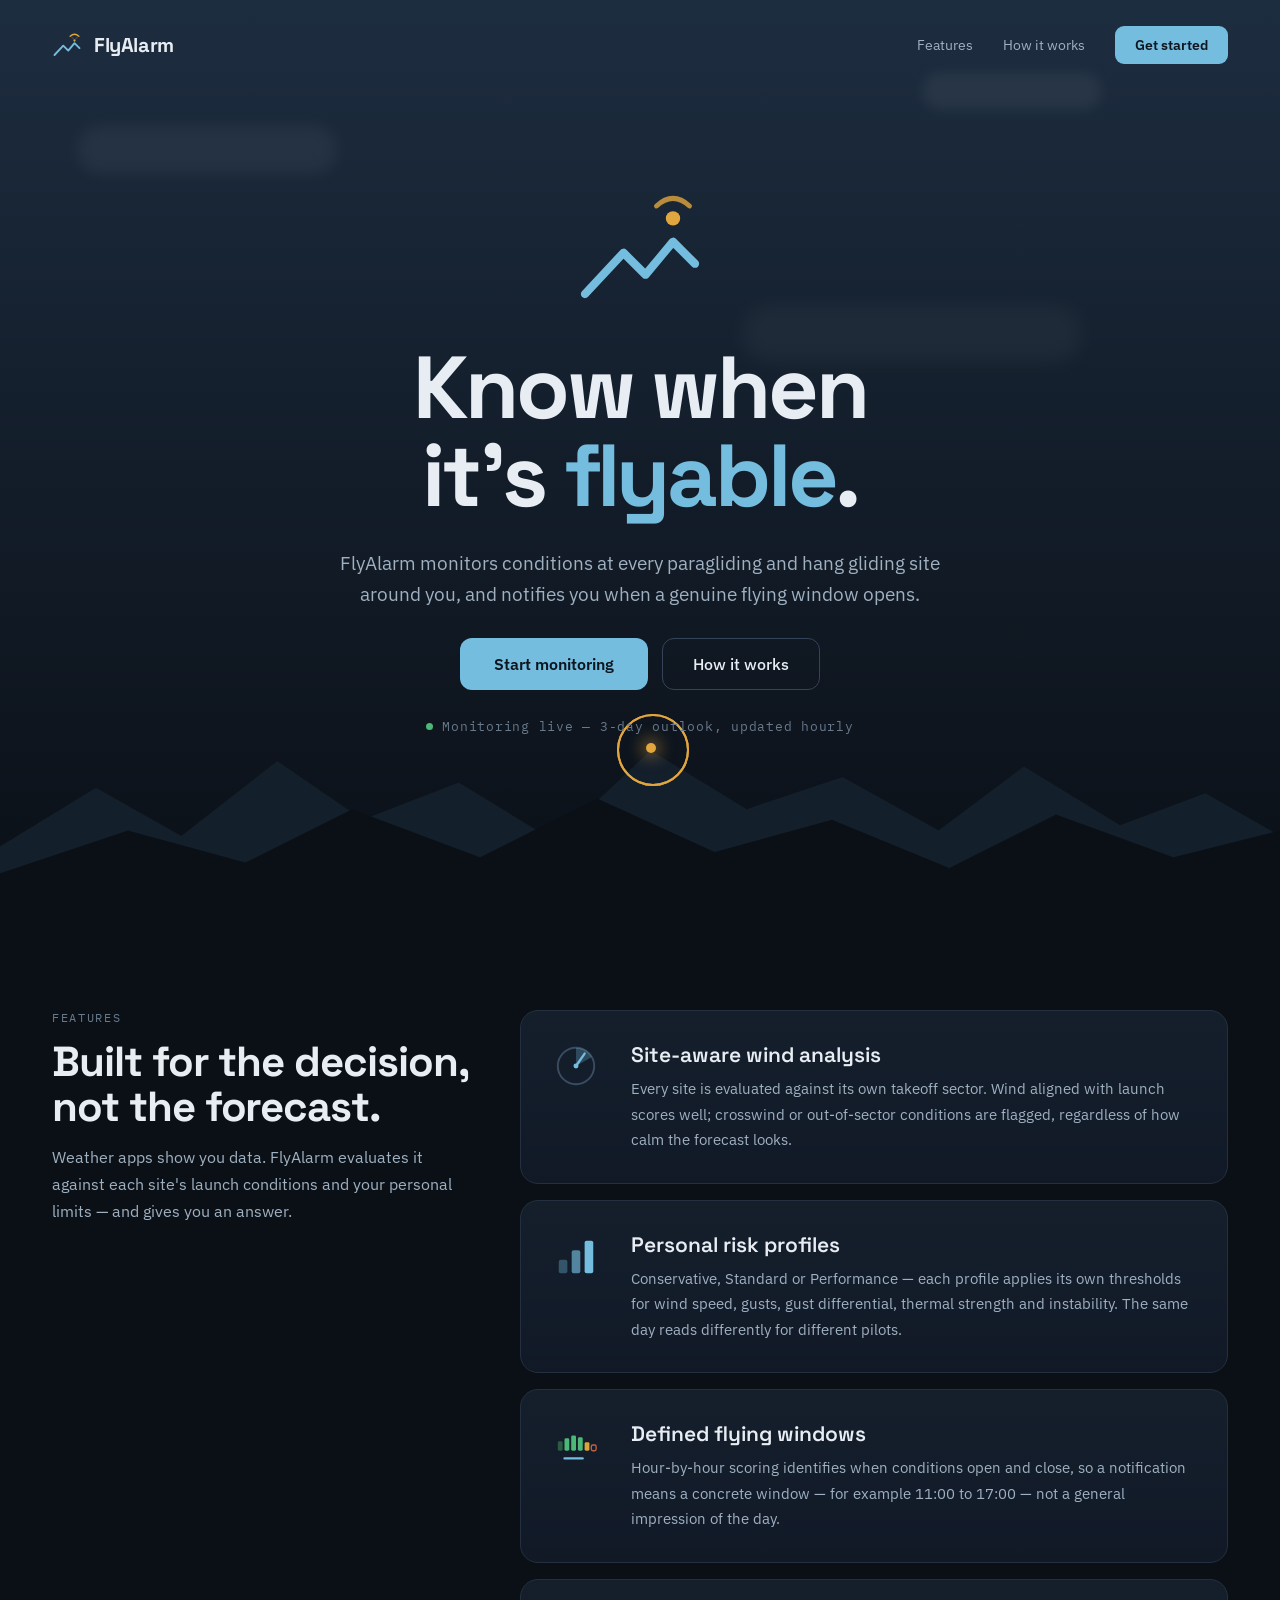
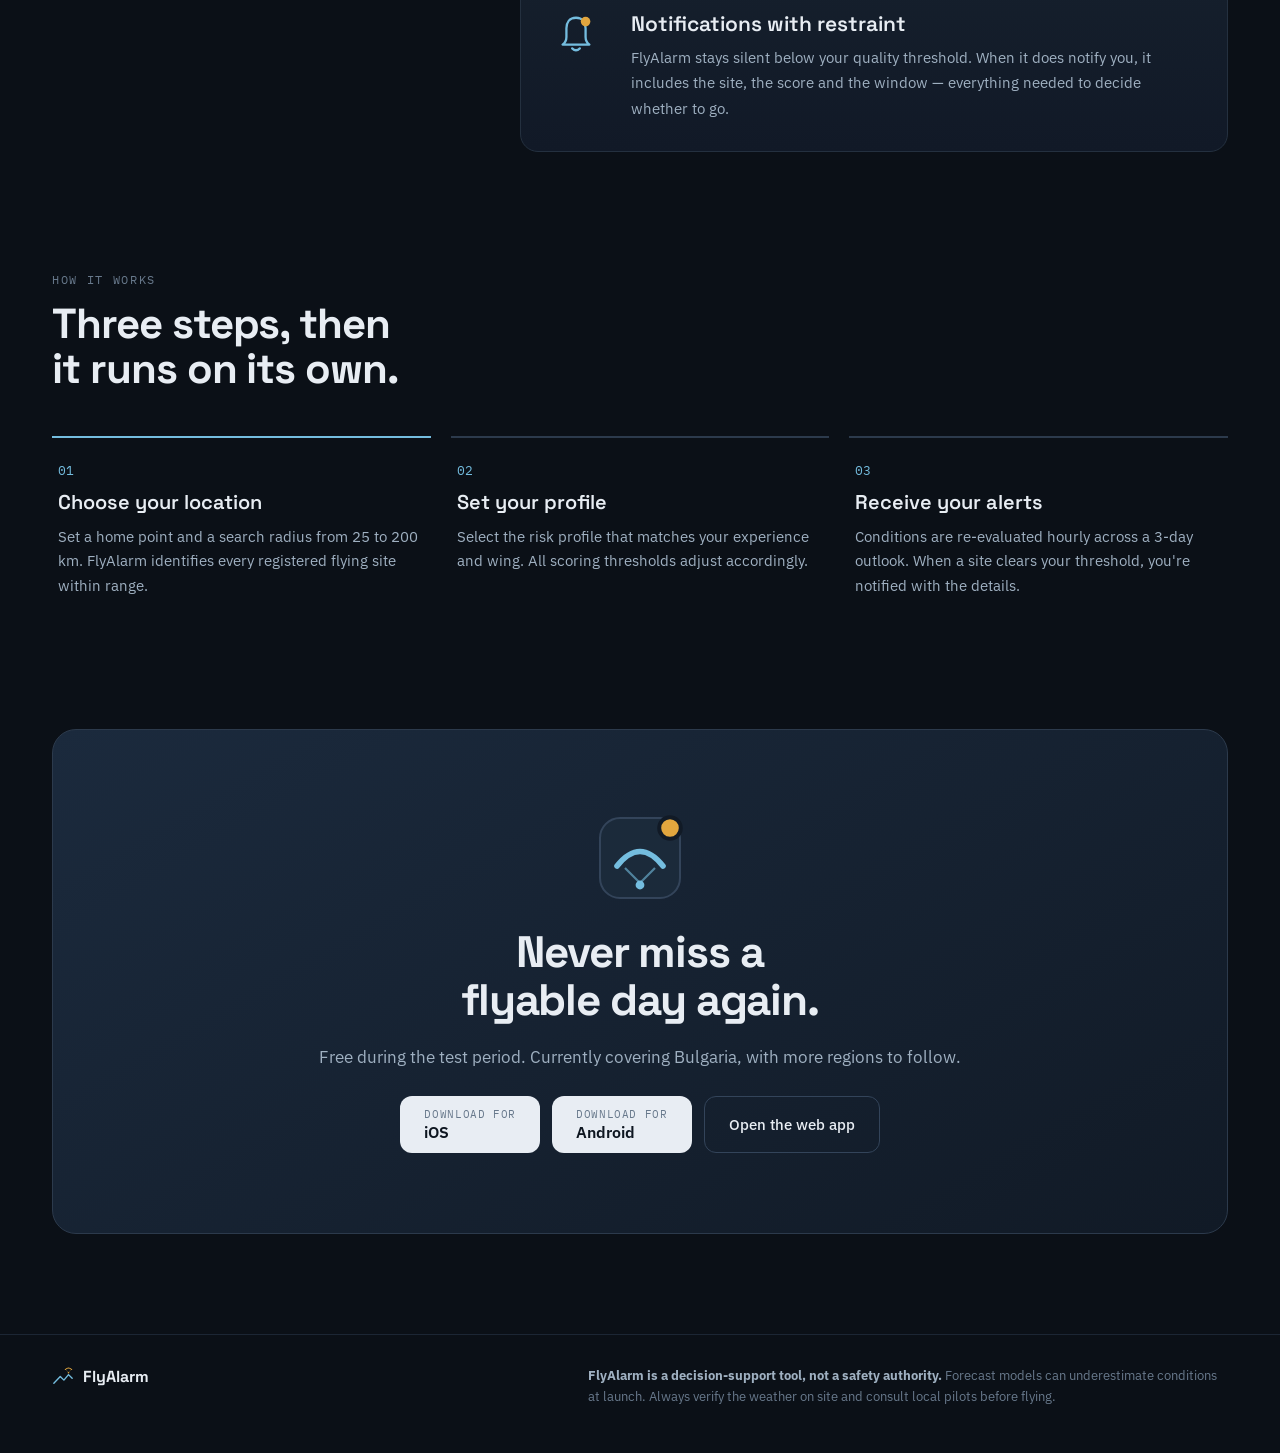
==== index.html @ 90cc87b3 "Add files via upload" ====
<!DOCTYPE html>
<html lang="en">
<head>
<meta charset="utf-8">
<meta name="viewport" content="width=device-width, initial-scale=1">
<title>FlyAlarm — never miss a flyable day</title>
<meta name="description" content="FlyAlarm watches the forecast for every paragliding site around you and alerts you the evening before a flyable day. Skill-tiered scoring, takeoff-sector checks, Bulgaria first.">
<meta name="theme-color" content="#0b1017">
<link rel="icon" href="data:image/svg+xml,%3Csvg xmlns='http://www.w3.org/2000/svg' viewBox='0 0 48 48'%3E%3Cpath d='M4 40 L18 25 L26 33 L36 21 L44 29' stroke='%2374bddf' stroke-width='4' fill='none' stroke-linecap='round' stroke-linejoin='round'/%3E%3Cpath d='M29 10 Q36 3.5 43 10' stroke='%23e2a63e' stroke-width='3' fill='none' stroke-linecap='round'/%3E%3Ccircle cx='36' cy='16.8' r='2.2' fill='%23e2a63e'/%3E%3C/svg%3E">
<link rel="preconnect" href="https://fonts.googleapis.com">
<link rel="preconnect" href="https://fonts.gstatic.com" crossorigin>
<link href="https://fonts.googleapis.com/css2?family=Space+Grotesk:wght@500;600;700&family=IBM+Plex+Sans:wght@400;500;600&family=IBM+Plex+Mono:wght@400;500;600&display=swap" rel="stylesheet">
<style>
body{margin:0;background:#0b1017;--accent:#74bddf;}
a{color:#74bddf;text-decoration:none;}
a:hover{color:#9ed3ea;}
html{scroll-behavior:smooth;}
@keyframes fa-ping{0%{transform:scale(.35);opacity:.9}70%{opacity:0}100%{transform:scale(1);opacity:0}}
@keyframes fa-glide{0%{left:-100px;top:30%}25%{top:25%}50%{top:33%}75%{top:24%}100%{left:104%;top:29%}}
@keyframes fa-drift{0%{transform:translateX(0)}100%{transform:translateX(-140px)}}
@keyframes fa-notif{0%{opacity:0;transform:translateY(16px)}6%,30%{opacity:1;transform:translateY(0)}36%,100%{opacity:0;transform:translateY(-10px)}}
@keyframes fa-fadeup{from{opacity:0;transform:translateY(24px)}to{opacity:1;transform:translateY(0)}}
@keyframes fa-blink{0%,100%{opacity:1}50%{opacity:.25}}
@media (prefers-reduced-motion:reduce){*{animation:none!important}}
</style>
</head>
<body>
<div style="font-family:'IBM Plex Sans',sans-serif;color:#e8edf3;background:#0b1017;overflow-x:hidden;">

  <!-- ================= HERO (full screen) ================= -->
  <section style="position:relative;min-height:100vh;display:flex;flex-direction:column;background:linear-gradient(180deg,#1d2d40 0%,#131d2a 52%,#0b1017 100%);overflow:hidden;">

    <!-- ambient clouds -->
    <div style="position:absolute;top:14%;left:6%;width:260px;height:48px;border-radius:48px;background:#ffffff;opacity:.045;filter:blur(7px);animation:fa-drift 30s linear infinite alternate;"></div>
    <div style="position:absolute;top:34%;left:58%;width:340px;height:56px;border-radius:56px;background:#ffffff;opacity:.035;filter:blur(9px);animation:fa-drift 40s linear infinite alternate-reverse;"></div>
    <div style="position:absolute;top:8%;left:72%;width:180px;height:38px;border-radius:38px;background:#ffffff;opacity:.05;filter:blur(6px);animation:fa-drift 24s linear infinite alternate;"></div>

    <!-- glider drifting far behind content -->
    <div style="position:absolute;left:-100px;top:29%;opacity:.5;animation:fa-glide 38s linear infinite;">
      <svg width="60" height="60" viewBox="0 0 48 48" aria-hidden="true">
        <path d="M7 26 Q24 7.5 41 26" stroke="var(--accent)" stroke-width="3" fill="none" stroke-linecap="round"/>
        <path d="M12 27 L24 37 L36 27" stroke="var(--accent)" stroke-width="1.1" fill="none" opacity=".55"/>
        <circle cx="24" cy="38" r="2.4" fill="var(--accent)"/>
      </svg>
    </div>

    <!-- nav -->
    <nav style="position:relative;z-index:3;max-width:1240px;width:100%;margin:0 auto;padding:26px 32px;box-sizing:border-box;display:flex;align-items:center;gap:12px;">
      <svg width="30" height="30" viewBox="0 0 48 48" aria-hidden="true">
        <path d="M4 40 L18 25 L26 33 L36 21 L44 29" stroke="var(--accent)" stroke-width="3" fill="none" stroke-linecap="round" stroke-linejoin="round"/>
        <path d="M29 10 Q36 3.5 43 10" stroke="#e2a63e" stroke-width="2.2" fill="none" stroke-linecap="round"/>
        <path d="M31 11 L36 16 L41 11" stroke="#e2a63e" stroke-width="1" fill="none" opacity=".6"/>
        <circle cx="36" cy="16.8" r="1.8" fill="#e2a63e"/>
      </svg>
      <span style="font-family:'Space Grotesk',sans-serif;font-weight:700;font-size:20px;letter-spacing:-.02em;">FlyAlarm</span>
      <div style="margin-left:auto;display:flex;align-items:center;gap:30px;">
        <a href="#features" style="font-size:14px;color:#9fb0c1;" style-hover="color:#e8edf3;">Features</a>
        <a href="#how" style="font-size:14px;color:#9fb0c1;" style-hover="color:#e8edf3;">How it works</a>
        <a href="#get" style="font-size:14px;font-weight:600;color:#0e1620;background:var(--accent);border-radius:9px;padding:10px 20px;" style-hover="background:#9ed3ea;color:#0e1620;">Get started</a>
      </div>
    </nav>

    <!-- centered hero content -->
    <div style="position:relative;z-index:3;flex:1;display:flex;flex-direction:column;align-items:center;justify-content:center;text-align:center;padding:24px 32px 96px;gap:28px;">
      <svg width="132" height="132" viewBox="0 0 48 48" aria-hidden="true" style="animation:fa-fadeup .9s ease-out both;">
        <path d="M4 40 L18 25 L26 33 L36 21 L44 29" stroke="var(--accent)" stroke-width="3" fill="none" stroke-linecap="round" stroke-linejoin="round"/>
        <path d="M30 8 Q36 2.5 42 8" stroke="#e2a63e" stroke-width="1.8" fill="none" stroke-linecap="round" opacity=".8"/>
        <circle cx="36" cy="12.5" r="2.6" fill="#e2a63e"/>
      </svg>
      <h1 style="margin:0;font-family:'Space Grotesk',sans-serif;font-weight:700;font-size:clamp(48px,7vw,88px);line-height:1.0;letter-spacing:-.035em;text-wrap:balance;max-width:900px;animation:fa-fadeup .9s ease-out .12s both;">Know when it's <span style="color:var(--accent);">flyable</span>.</h1>
      <p style="margin:0;font-size:19px;line-height:1.65;color:#9fb0c1;max-width:600px;text-wrap:pretty;animation:fa-fadeup .9s ease-out .24s both;">FlyAlarm monitors conditions at every paragliding and hang gliding site around you, and notifies you when a genuine flying window opens.</p>
      <div style="display:flex;gap:14px;align-items:center;flex-wrap:wrap;justify-content:center;animation:fa-fadeup .9s ease-out .36s both;">
        <a href="#get" style="font-weight:600;font-size:16px;color:#0e1620;background:var(--accent);border-radius:12px;padding:16px 34px;" style-hover="background:#9ed3ea;color:#0e1620;">Start monitoring</a>
        <a href="#how" style="font-weight:500;font-size:16px;color:#e8edf3;border:1px solid #33445a;border-radius:12px;padding:15px 30px;" style-hover="border-color:var(--accent);color:#e8edf3;">How it works</a>
      </div>
      <div style="display:flex;align-items:center;gap:9px;font-family:'IBM Plex Mono',monospace;font-size:12.5px;letter-spacing:.06em;color:#68798c;animation:fa-fadeup .9s ease-out .48s both;">
        <span style="width:7px;height:7px;border-radius:50%;background:#4cb877;animation:fa-blink 2.4s ease-in-out infinite;"></span>
        Monitoring live — 3-day outlook, updated hourly
      </div>
    </div>

    <!-- notification card, cycling, anchored above the ridge -->
    <div style="position:absolute;z-index:3;right:6%;bottom:24%;width:330px;height:88px;">
      <div style="position:absolute;inset:0;display:flex;gap:12px;align-items:center;background:rgba(18,27,39,.92);backdrop-filter:blur(6px);border:1px solid #33445a;border-radius:16px;padding:13px 15px;box-shadow:0 20px 44px -18px rgba(0,0,0,.85);opacity:0;animation:fa-notif 14s ease-in-out infinite;">
        <svg width="40" height="40" viewBox="0 0 48 48" aria-hidden="true"><rect x="4" y="4" width="40" height="40" rx="10" fill="#1b2a3a"></rect><path d="M12.5 28 Q24 13.5 35.5 28" stroke="#74bddf" stroke-width="2.8" fill="none" stroke-linecap="round"></path><circle cx="24" cy="35.5" r="2.2" fill="#74bddf"></circle><circle cx="39" cy="9" r="5.4" fill="#e2a63e"></circle></svg>
        <div style="flex:1;min-width:0;text-align:left;">
          <div style="display:flex;gap:8px;font-family:'IBM Plex Mono',monospace;font-size:10.5px;color:#68798c;text-transform:uppercase;letter-spacing:.08em;"><span>FlyAlarm</span><span style="margin-left:auto;">now</span></div>
          <div style="font-weight:600;font-size:14px;padding-top:2px;">Sopot — flyable tomorrow</div>
          <div style="font-size:12.5px;color:#9fb0c1;">Score 8/10 · window 11:00–17:00</div>
        </div>
      </div>
      <div style="position:absolute;inset:0;display:flex;gap:12px;align-items:center;background:rgba(18,27,39,.92);backdrop-filter:blur(6px);border:1px solid #33445a;border-radius:16px;padding:13px 15px;box-shadow:0 20px 44px -18px rgba(0,0,0,.85);opacity:0;animation:fa-notif 14s ease-in-out infinite;animation-delay:7s;">
        <svg width="40" height="40" viewBox="0 0 48 48" aria-hidden="true"><rect x="4" y="4" width="40" height="40" rx="10" fill="#1b2a3a"></rect><path d="M12.5 28 Q24 13.5 35.5 28" stroke="#74bddf" stroke-width="2.8" fill="none" stroke-linecap="round"></path><circle cx="24" cy="35.5" r="2.2" fill="#74bddf"></circle><circle cx="39" cy="9" r="5.4" fill="#e2a63e"></circle></svg>
        <div style="flex:1;min-width:0;text-align:left;">
          <div style="display:flex;gap:8px;font-family:'IBM Plex Mono',monospace;font-size:10.5px;color:#68798c;text-transform:uppercase;letter-spacing:.08em;"><span>FlyAlarm</span><span style="margin-left:auto;">07:10</span></div>
          <div style="font-weight:600;font-size:14px;padding-top:2px;">3 sites flyable today</div>
          <div style="font-size:12.5px;color:#9fb0c1;">Best conditions: Konyavo, 7/10</div>
        </div>
      </div>
    </div>

    <!-- ridge line at bottom of hero -->
    <svg style="position:absolute;z-index:2;left:0;right:0;bottom:0;width:100%;height:19vh;min-height:120px;display:block;" viewBox="0 0 1200 64" preserveAspectRatio="none" aria-hidden="true">
      <path d="M0 64 L0 44 L90 22 L170 40 L260 12 L340 34 L430 20 L520 42 L610 8 L700 30 L790 18 L880 38 L960 14 L1050 36 L1130 24 L1200 40 L1200 64 Z" fill="#141f2c"/>
      <path d="M0 64 L0 54 L120 38 L230 50 L330 30 L450 48 L560 26 L670 46 L780 34 L890 52 L990 32 L1100 48 L1200 38 L1200 64 Z" fill="#0b1017"/>
    </svg>
    <!-- beacon on the main peak -->
    <div style="position:absolute;z-index:2;left:50.83%;bottom:calc(19vh - 19px);width:0;height:0;">
      <div style="position:absolute;left:-34px;top:-34px;width:68px;height:68px;border-radius:50%;border:2px solid #e2a63e;animation:fa-ping 3s ease-out infinite;"></div>
      <div style="position:absolute;left:-34px;top:-34px;width:68px;height:68px;border-radius:50%;border:2px solid #e2a63e;animation:fa-ping 3s ease-out infinite;animation-delay:1.5s;"></div>
      <div style="position:absolute;left:-5px;top:-5px;width:10px;height:10px;border-radius:50%;background:#e2a63e;box-shadow:0 0 16px 4px rgba(226,166,62,.5);"></div>
    </div>
  </section>

  <!-- ================= FEATURES ================= -->
  <section id="features" style="max-width:1240px;margin:0 auto;padding:110px 32px 0;box-sizing:border-box;">
    <div style="display:grid;grid-template-columns:minmax(280px,420px) 1fr;gap:48px;align-items:start;">
      <div style="display:flex;flex-direction:column;gap:14px;position:sticky;top:48px;">
        <div style="font-family:'IBM Plex Mono',monospace;font-size:12px;letter-spacing:.14em;text-transform:uppercase;color:#68798c;">Features</div>
        <h2 style="margin:0;font-family:'Space Grotesk',sans-serif;font-weight:700;font-size:42px;line-height:1.08;letter-spacing:-.025em;text-wrap:balance;">Built for the decision, not the forecast.</h2>
        <p style="margin:0;font-size:16px;line-height:1.7;color:#9fb0c1;text-wrap:pretty;">Weather apps show you data. FlyAlarm evaluates it against each site's launch conditions and your personal limits — and gives you an answer.</p>
      </div>
      <div style="display:flex;flex-direction:column;gap:16px;">
        <div style="display:grid;grid-template-columns:56px 1fr;gap:22px;align-items:start;background:linear-gradient(180deg,#151f2c,#111927);border:1px solid #24303f;border-radius:18px;padding:30px 32px;">
          <svg width="46" height="46" viewBox="0 0 48 48" aria-hidden="true" style="margin-top:2px;">
            <circle cx="24" cy="24" r="19" stroke="#3a4c60" stroke-width="2" fill="none"/>
            <path d="M24 24 L24 5 A19 19 0 0 1 40.5 14.5 Z" fill="var(--accent)" opacity=".28"/>
            <line x1="24" y1="24" x2="33" y2="11" stroke="var(--accent)" stroke-width="2.4" stroke-linecap="round"/>
            <circle cx="24" cy="24" r="2.6" fill="var(--accent)"/>
          </svg>
          <div style="display:flex;flex-direction:column;gap:8px;">
            <h3 style="margin:0;font-family:'Space Grotesk',sans-serif;font-weight:600;font-size:21px;">Site-aware wind analysis</h3>
            <p style="margin:0;font-size:15px;line-height:1.7;color:#9fb0c1;text-wrap:pretty;">Every site is evaluated against its own takeoff sector. Wind aligned with launch scores well; crosswind or out-of-sector conditions are flagged, regardless of how calm the forecast looks.</p>
          </div>
        </div>
        <div style="display:grid;grid-template-columns:56px 1fr;gap:22px;align-items:start;background:linear-gradient(180deg,#151f2c,#111927);border:1px solid #24303f;border-radius:18px;padding:30px 32px;">
          <svg width="46" height="46" viewBox="0 0 48 48" aria-hidden="true" style="margin-top:2px;">
            <rect x="6" y="28" width="9" height="14" rx="2" fill="var(--accent)" opacity=".35"/>
            <rect x="19.5" y="18" width="9" height="24" rx="2" fill="var(--accent)" opacity=".65"/>
            <rect x="33" y="8" width="9" height="34" rx="2" fill="var(--accent)"/>
          </svg>
          <div style="display:flex;flex-direction:column;gap:8px;">
            <h3 style="margin:0;font-family:'Space Grotesk',sans-serif;font-weight:600;font-size:21px;">Personal risk profiles</h3>
            <p style="margin:0;font-size:15px;line-height:1.7;color:#9fb0c1;text-wrap:pretty;">Conservative, Standard or Performance — each profile applies its own thresholds for wind speed, gusts, gust differential, thermal strength and instability. The same day reads differently for different pilots.</p>
          </div>
        </div>
        <div style="display:grid;grid-template-columns:56px 1fr;gap:22px;align-items:start;background:linear-gradient(180deg,#151f2c,#111927);border:1px solid #24303f;border-radius:18px;padding:30px 32px;">
          <svg width="46" height="46" viewBox="0 0 48 48" aria-hidden="true" style="margin-top:2px;">
            <rect x="5" y="20" width="5" height="10" rx="1.5" fill="#2c5a43"/>
            <rect x="12" y="17" width="5" height="13" rx="1.5" fill="#4cb877"/>
            <rect x="19" y="14" width="5" height="16" rx="1.5" fill="#4cb877"/>
            <rect x="26" y="16" width="5" height="14" rx="1.5" fill="#4cb877"/>
            <rect x="33" y="21" width="5" height="9" rx="1.5" fill="#dca43a"/>
            <rect x="40" y="24" width="5" height="6" rx="1.5" fill="none" stroke="#c65f42" stroke-width="1.4"/>
            <line x1="12" y1="38" x2="31" y2="38" stroke="var(--accent)" stroke-width="2.4" stroke-linecap="round"/>
          </svg>
          <div style="display:flex;flex-direction:column;gap:8px;">
            <h3 style="margin:0;font-family:'Space Grotesk',sans-serif;font-weight:600;font-size:21px;">Defined flying windows</h3>
            <p style="margin:0;font-size:15px;line-height:1.7;color:#9fb0c1;text-wrap:pretty;">Hour-by-hour scoring identifies when conditions open and close, so a notification means a concrete window — for example 11:00 to 17:00 — not a general impression of the day.</p>
          </div>
        </div>
        <div style="display:grid;grid-template-columns:56px 1fr;gap:22px;align-items:start;background:linear-gradient(180deg,#151f2c,#111927);border:1px solid #24303f;border-radius:18px;padding:30px 32px;">
          <svg width="46" height="46" viewBox="0 0 48 48" aria-hidden="true" style="margin-top:2px;">
            <path d="M24 6 C17 6 14 11 14 17 L14 26 Q14 31 10 34 L38 34 Q34 31 34 26 L34 17 C34 11 31 6 24 6 Z" stroke="var(--accent)" stroke-width="2.4" fill="none" stroke-linejoin="round"/>
            <path d="M20 38 Q24 42 28 38" stroke="var(--accent)" stroke-width="2.4" fill="none" stroke-linecap="round"/>
            <circle cx="34" cy="10" r="5" fill="#e2a63e"/>
          </svg>
          <div style="display:flex;flex-direction:column;gap:8px;">
            <h3 style="margin:0;font-family:'Space Grotesk',sans-serif;font-weight:600;font-size:21px;">Notifications with restraint</h3>
            <p style="margin:0;font-size:15px;line-height:1.7;color:#9fb0c1;text-wrap:pretty;">FlyAlarm stays silent below your quality threshold. When it does notify you, it includes the site, the score and the window — everything needed to decide whether to go.</p>
          </div>
        </div>
      </div>
    </div>
  </section>

  <!-- ================= HOW IT WORKS ================= -->
  <section id="how" style="max-width:1240px;margin:0 auto;padding:120px 32px 0;box-sizing:border-box;">
    <div style="display:flex;flex-direction:column;gap:14px;max-width:560px;padding-bottom:44px;">
      <div style="font-family:'IBM Plex Mono',monospace;font-size:12px;letter-spacing:.14em;text-transform:uppercase;color:#68798c;">How it works</div>
      <h2 style="margin:0;font-family:'Space Grotesk',sans-serif;font-weight:700;font-size:42px;line-height:1.08;letter-spacing:-.025em;text-wrap:balance;">Three steps, then it runs on its own.</h2>
    </div>
    <div style="display:grid;grid-template-columns:repeat(3,1fr);gap:20px;">
      <div style="border-top:2px solid var(--accent);padding:24px 6px 0;display:flex;flex-direction:column;gap:10px;">
        <span style="font-family:'IBM Plex Mono',monospace;font-size:13px;color:var(--accent);">01</span>
        <h3 style="margin:0;font-family:'Space Grotesk',sans-serif;font-weight:600;font-size:20px;">Choose your location</h3>
        <p style="margin:0;font-size:14.5px;line-height:1.7;color:#9fb0c1;text-wrap:pretty;">Set a home point and a search radius from 25 to 200 km. FlyAlarm identifies every registered flying site within range.</p>
      </div>
      <div style="border-top:2px solid #2c3a4c;padding:24px 6px 0;display:flex;flex-direction:column;gap:10px;">
        <span style="font-family:'IBM Plex Mono',monospace;font-size:13px;color:var(--accent);">02</span>
        <h3 style="margin:0;font-family:'Space Grotesk',sans-serif;font-weight:600;font-size:20px;">Set your profile</h3>
        <p style="margin:0;font-size:14.5px;line-height:1.7;color:#9fb0c1;text-wrap:pretty;">Select the risk profile that matches your experience and wing. All scoring thresholds adjust accordingly.</p>
      </div>
      <div style="border-top:2px solid #2c3a4c;padding:24px 6px 0;display:flex;flex-direction:column;gap:10px;">
        <span style="font-family:'IBM Plex Mono',monospace;font-size:13px;color:var(--accent);">03</span>
        <h3 style="margin:0;font-family:'Space Grotesk',sans-serif;font-weight:600;font-size:20px;">Receive your alerts</h3>
        <p style="margin:0;font-size:14.5px;line-height:1.7;color:#9fb0c1;text-wrap:pretty;">Conditions are re-evaluated hourly across a 3-day outlook. When a site clears your threshold, you're notified with the details.</p>
      </div>
    </div>
  </section>

  <!-- ================= GET ================= -->
  <section id="get" style="max-width:1240px;margin:0 auto;padding:130px 32px 100px;box-sizing:border-box;">
    <div style="position:relative;overflow:hidden;border:1px solid #2c3a4c;border-radius:24px;background:linear-gradient(150deg,#1b2a3d,#111a26);padding:80px 32px;display:flex;flex-direction:column;align-items:center;gap:22px;text-align:center;">
      <svg width="96" height="96" viewBox="0 0 48 48" aria-hidden="true">
        <rect x="4" y="4" width="40" height="40" rx="10" fill="#1b2a3a" stroke="#33445a" stroke-width="1"/>
        <path d="M12.5 28 Q24 13.5 35.5 28" stroke="#74bddf" stroke-width="2.8" fill="none" stroke-linecap="round"/>
        <path d="M16.5 29 L24 36.5 L31.5 29" stroke="#74bddf" stroke-width="1.1" fill="none" opacity=".6"/>
        <circle cx="24" cy="37.5" r="2.2" fill="#74bddf"/>
        <circle cx="39" cy="9" r="5.4" fill="#e2a63e" stroke="#111a26" stroke-width="2"/>
      </svg>
      <h2 style="margin:0;font-family:'Space Grotesk',sans-serif;font-weight:700;font-size:44px;letter-spacing:-.025em;max-width:600px;line-height:1.1;text-wrap:balance;">Never miss a flyable day again.</h2>
      <p style="margin:0;color:#9fb0c1;font-size:16.5px;">Free during the test period. Currently covering Bulgaria, with more regions to follow.</p>
      <div style="display:flex;gap:12px;flex-wrap:wrap;justify-content:center;padding-top:6px;">
        <a href="#" style="display:flex;flex-direction:column;align-items:flex-start;gap:1px;background:#e8edf3;color:#0e1620;border-radius:12px;padding:11px 24px;" style-hover="background:#ffffff;color:#0e1620;">
          <span style="font-size:10.5px;font-family:'IBM Plex Mono',monospace;letter-spacing:.06em;text-transform:uppercase;color:#68798c;">Download for</span>
          <span style="font-weight:600;font-size:16px;">iOS</span>
        </a>
        <a href="#" style="display:flex;flex-direction:column;align-items:flex-start;gap:1px;background:#e8edf3;color:#0e1620;border-radius:12px;padding:11px 24px;" style-hover="background:#ffffff;color:#0e1620;">
          <span style="font-size:10.5px;font-family:'IBM Plex Mono',monospace;letter-spacing:.06em;text-transform:uppercase;color:#68798c;">Download for</span>
          <span style="font-weight:600;font-size:16px;">Android</span>
        </a>
        <a href="app/" style="display:flex;align-items:center;font-weight:500;font-size:15px;color:#e8edf3;border:1px solid #33445a;border-radius:12px;padding:11px 24px;" style-hover="border-color:var(--accent);color:#e8edf3;">Open the web app</a>
      </div>
    </div>
  </section>

  <!-- ================= FOOTER ================= -->
  <footer style="border-top:1px solid #1c2634;">
    <div style="max-width:1240px;margin:0 auto;padding:30px 32px 46px;box-sizing:border-box;display:flex;gap:20px;align-items:flex-start;flex-wrap:wrap;">
      <div style="display:flex;align-items:center;gap:9px;">
        <svg width="22" height="22" viewBox="0 0 48 48" aria-hidden="true">
          <path d="M4 40 L18 25 L26 33 L36 21 L44 29" stroke="var(--accent)" stroke-width="3" fill="none" stroke-linecap="round" stroke-linejoin="round"/>
          <path d="M29 10 Q36 3.5 43 10" stroke="#e2a63e" stroke-width="2.2" fill="none" stroke-linecap="round"/>
          <path d="M31 11 L36 16 L41 11" stroke="#e2a63e" stroke-width="1" fill="none" opacity=".6"/>
          <circle cx="36" cy="16.8" r="1.8" fill="#e2a63e"/>
        </svg>
        <span style="font-family:'Space Grotesk',sans-serif;font-weight:700;font-size:16px;">FlyAlarm</span>
      </div>
      <p style="margin:0;font-size:12.5px;line-height:1.65;color:#68798c;max-width:640px;margin-left:auto;text-wrap:pretty;"><strong style="color:#9fb0c1;">FlyAlarm is a decision-support tool, not a safety authority.</strong> Forecast models can underestimate conditions at launch. Always verify the weather on site and consult local pilots before flying.</p>
    </div>
  </footer>
</div>
<script>
document.querySelectorAll('[style-hover]').forEach(function(el){
  var hover = el.getAttribute('style-hover');
  var base = el.getAttribute('style') || '';
  el.addEventListener('mouseenter', function(){ el.setAttribute('style', base + ';' + hover); });
  el.addEventListener('mouseleave', function(){ el.setAttribute('style', base); });
});
document.querySelectorAll('a[href="#"]').forEach(function(a){
  a.setAttribute('title', 'Coming soon');
  a.setAttribute('aria-disabled', 'true');
  a.addEventListener('click', function(e){ e.preventDefault(); });
});
</script>
</body>
</html>
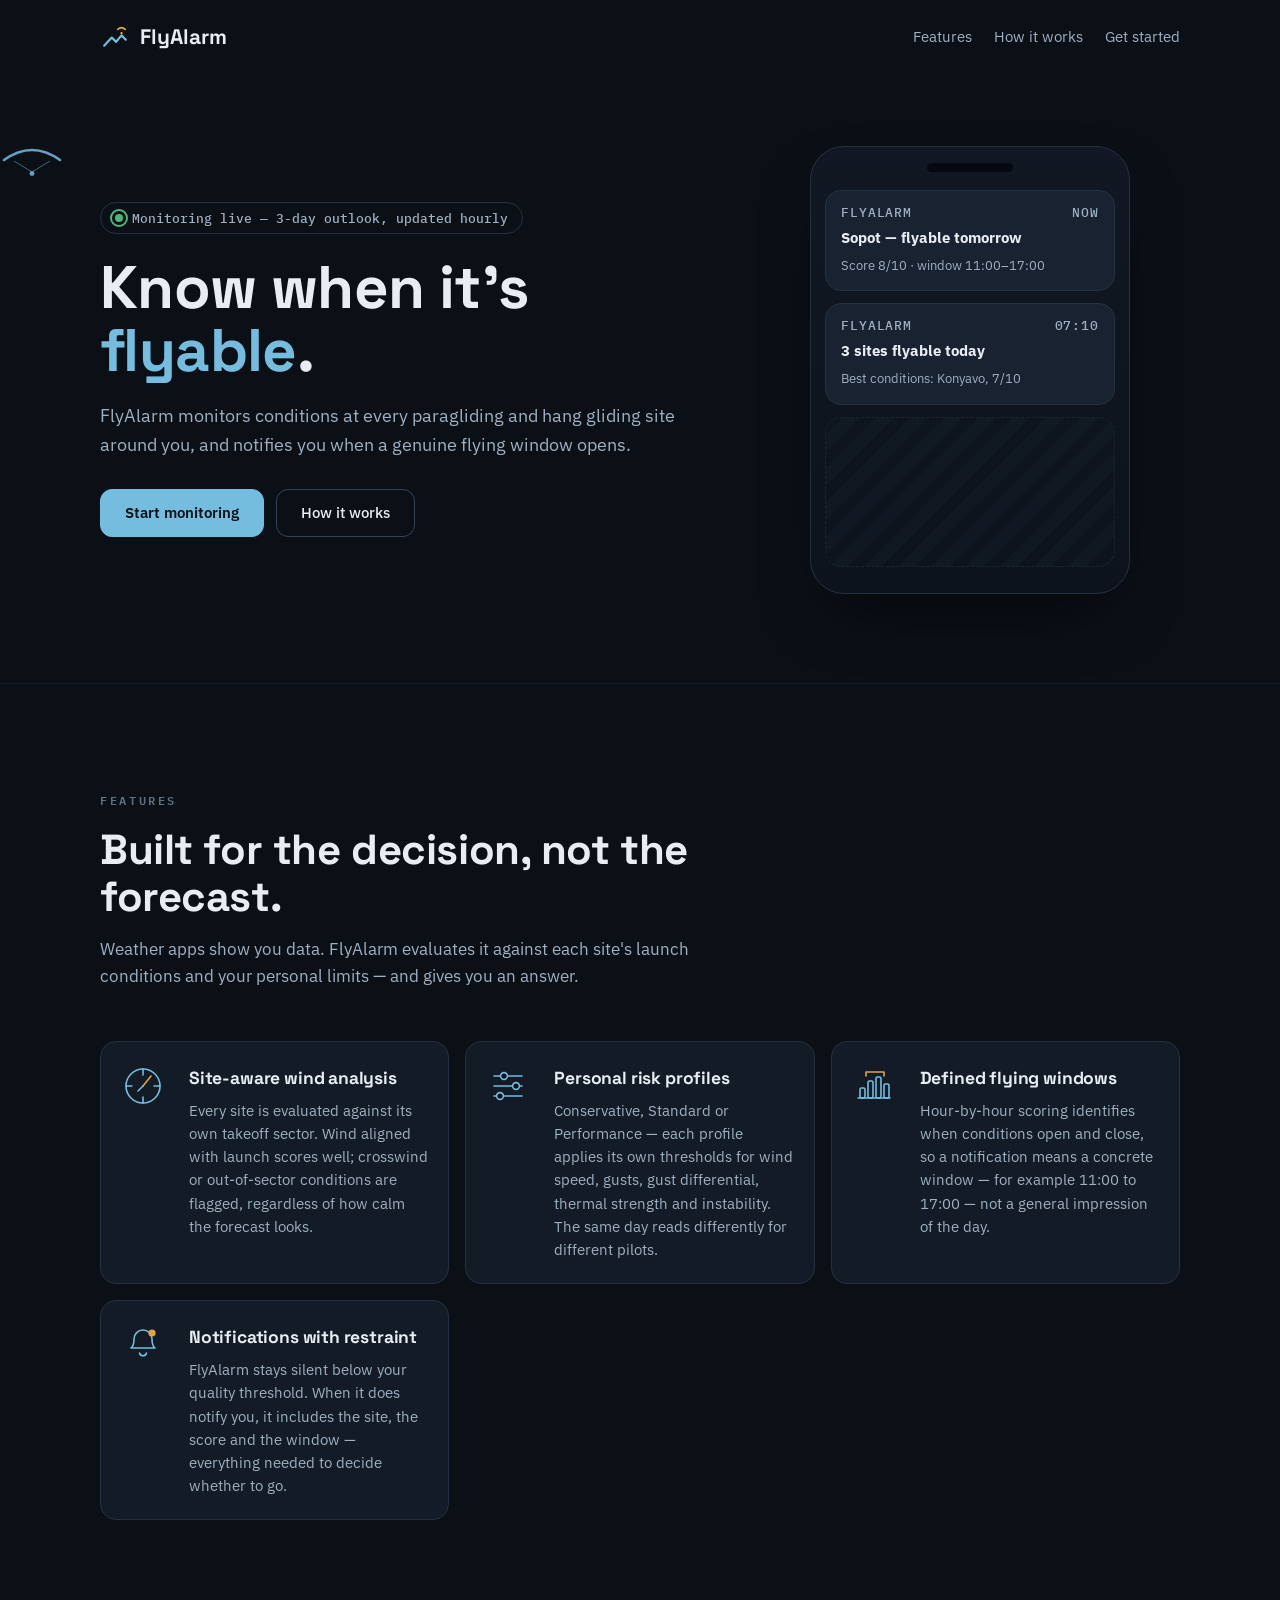
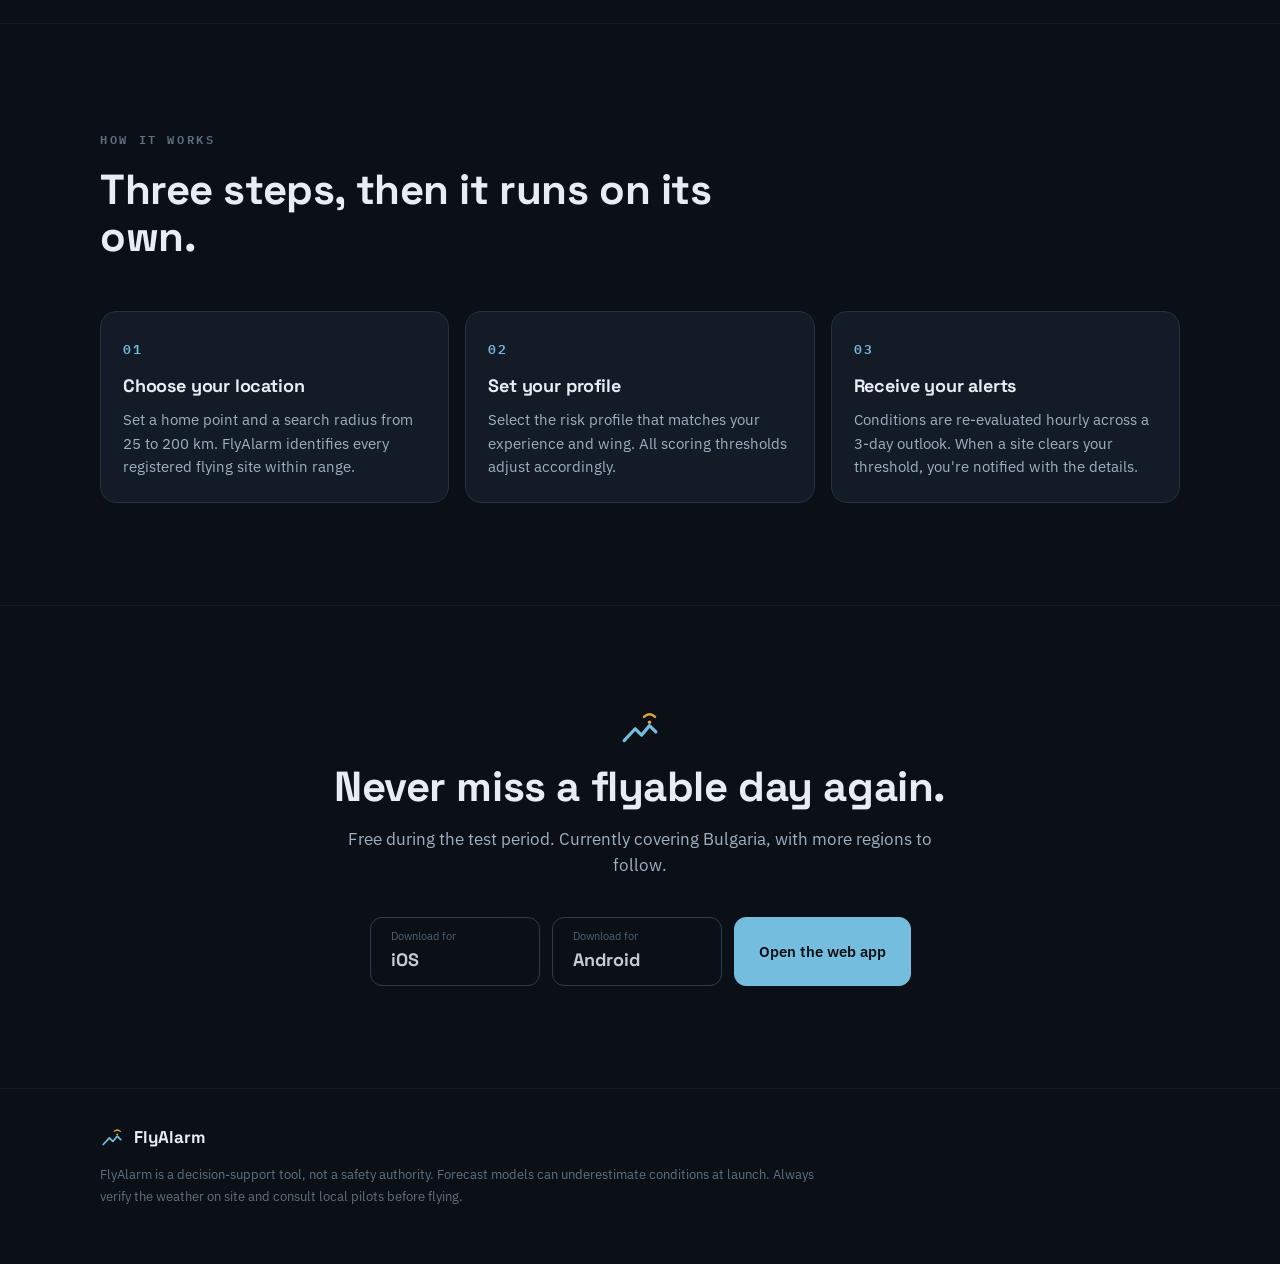
==== commit 4838b41a: "responsive landing + mobile card fix" ====
--- a/index.html
+++ b/index.html
@@ -4,255 +4,223 @@
 <meta charset="utf-8">
 <meta name="viewport" content="width=device-width, initial-scale=1">
 <title>FlyAlarm — never miss a flyable day</title>
-<meta name="description" content="FlyAlarm watches the forecast for every paragliding site around you and alerts you the evening before a flyable day. Skill-tiered scoring, takeoff-sector checks, Bulgaria first.">
+<meta name="description" content="FlyAlarm monitors conditions at every paragliding and hang gliding site around you, and notifies you when a genuine flying window opens.">
 <meta name="theme-color" content="#0b1017">
 <link rel="icon" href="data:image/svg+xml,%3Csvg xmlns='http://www.w3.org/2000/svg' viewBox='0 0 48 48'%3E%3Cpath d='M4 40 L18 25 L26 33 L36 21 L44 29' stroke='%2374bddf' stroke-width='4' fill='none' stroke-linecap='round' stroke-linejoin='round'/%3E%3Cpath d='M29 10 Q36 3.5 43 10' stroke='%23e2a63e' stroke-width='3' fill='none' stroke-linecap='round'/%3E%3Ccircle cx='36' cy='16.8' r='2.2' fill='%23e2a63e'/%3E%3C/svg%3E">
 <link rel="preconnect" href="https://fonts.googleapis.com">
 <link rel="preconnect" href="https://fonts.gstatic.com" crossorigin>
 <link href="https://fonts.googleapis.com/css2?family=Space+Grotesk:wght@500;600;700&family=IBM+Plex+Sans:wght@400;500;600&family=IBM+Plex+Mono:wght@400;500;600&display=swap" rel="stylesheet">
 <style>
-body{margin:0;background:#0b1017;--accent:#74bddf;}
-a{color:#74bddf;text-decoration:none;}
-a:hover{color:#9ed3ea;}
-html{scroll-behavior:smooth;}
+:root{
+  --bg:#0b1017; --panel:#131b26; --panel2:#182230; --line:#26313f;
+  --ink:#e8edf3; --muted:#9fb0c1; --faint:#5f7080; --accent:#74bddf; --amber:#e2a63e;
+}
+*{box-sizing:border-box;margin:0;padding:0}
+html{scroll-behavior:smooth}
+body{background:var(--bg);color:var(--ink);
+  font:16px/1.6 "IBM Plex Sans",system-ui,sans-serif;-webkit-text-size-adjust:100%}
+a{color:var(--accent);text-decoration:none}
+a:hover{color:#9ed3ea}
+img,svg{display:block;max-width:100%}
+.wrap{max-width:1120px;margin:0 auto;padding:0 20px}
+h1,h2,h3{font-family:"Space Grotesk";letter-spacing:-.01em}
+.kicker{font:600 12px "IBM Plex Mono";letter-spacing:.22em;text-transform:uppercase;color:var(--faint)}
+.btn{display:inline-flex;align-items:center;justify-content:center;gap:9px;min-height:46px;
+  padding:11px 24px;border-radius:12px;border:1px solid #33445a;color:var(--ink);
+  font-weight:500;font-size:15px;transition:border-color .15s,background .15s,color .15s}
+.btn:hover{border-color:var(--accent);color:var(--ink)}
+.btn-primary{background:var(--accent);border-color:var(--accent);color:#0b1017;font-weight:600}
+.btn-primary:hover{background:#8fd0ec;border-color:#8fd0ec;color:#0b1017}
 @keyframes fa-ping{0%{transform:scale(.35);opacity:.9}70%{opacity:0}100%{transform:scale(1);opacity:0}}
-@keyframes fa-glide{0%{left:-100px;top:30%}25%{top:25%}50%{top:33%}75%{top:24%}100%{left:104%;top:29%}}
-@keyframes fa-drift{0%{transform:translateX(0)}100%{transform:translateX(-140px)}}
-@keyframes fa-notif{0%{opacity:0;transform:translateY(16px)}6%,30%{opacity:1;transform:translateY(0)}36%,100%{opacity:0;transform:translateY(-10px)}}
-@keyframes fa-fadeup{from{opacity:0;transform:translateY(24px)}to{opacity:1;transform:translateY(0)}}
+@keyframes fa-glide{0%{left:-90px;top:30%}25%{top:24%}50%{top:33%}75%{top:23%}100%{left:104%;top:29%}}
+@keyframes fa-notif{0%{opacity:0;transform:translateY(16px)}8%,42%{opacity:1;transform:translateY(0)}50%,100%{opacity:0;transform:translateY(-10px)}}
 @keyframes fa-blink{0%,100%{opacity:1}50%{opacity:.25}}
 @media (prefers-reduced-motion:reduce){*{animation:none!important}}
+
+/* ---------- nav ---------- */
+nav{display:flex;align-items:center;gap:12px;padding:20px 0}
+.mark{display:flex;align-items:center;gap:10px;font-family:"Space Grotesk";font-weight:700;font-size:21px;color:var(--ink)}
+nav .links{margin-left:auto;display:flex;gap:22px;font-size:14.5px}
+nav .links a{color:var(--muted)}
+nav .links a:hover{color:var(--ink)}
+
+/* ---------- hero ---------- */
+.hero{position:relative;padding:clamp(28px,6vw,72px) 0 clamp(40px,7vw,90px);overflow:hidden}
+.hero-grid{display:grid;gap:clamp(28px,5vw,64px);grid-template-columns:1fr;align-items:center}
+@media (min-width:900px){.hero-grid{grid-template-columns:1.1fr minmax(300px,420px)}}
+.pill{display:inline-flex;align-items:center;gap:9px;font:500 12.5px "IBM Plex Mono";
+  color:var(--muted);border:1px solid var(--line);border-radius:99px;padding:7px 14px;margin-bottom:22px}
+.dot{width:8px;height:8px;border-radius:50%;background:#4cb877;position:relative}
+.dot::after{content:"";position:absolute;inset:-5px;border-radius:50%;border:2px solid #4cb877;animation:fa-ping 2s infinite}
+h1{font-size:clamp(36px,7.5vw,60px);line-height:1.05;font-weight:700}
+h1 b{color:var(--accent);font-weight:700}
+.hero p.sub{color:var(--muted);font-size:clamp(15.5px,1.4vw,18px);max-width:34em;margin:20px 0 30px}
+.cta{display:flex;flex-wrap:wrap;gap:12px}
+.glider{position:absolute;pointer-events:none;animation:fa-glide 16s linear infinite;opacity:.85}
+
+/* phone mock */
+.phone{justify-self:center;width:min(320px,86vw);border:1px solid var(--line);border-radius:34px;
+  background:linear-gradient(180deg,#111823,#0d131c);padding:16px 14px 26px;
+  box-shadow:0 30px 70px -30px rgba(0,0,0,.8)}
+.phone .cam{width:86px;height:9px;border-radius:9px;background:#050810;margin:0 auto 18px}
+.notif{border:1px solid var(--line);background:var(--panel2);border-radius:16px;padding:13px 15px;
+  margin-bottom:12px;animation:fa-notif 9s infinite}
+.notif:nth-child(3){animation-delay:4.5s}
+.notif .app{display:flex;justify-content:space-between;font:500 11px "IBM Plex Mono";color:var(--faint);
+  text-transform:uppercase;letter-spacing:.08em;margin-bottom:5px}
+.notif b{display:block;font-size:15px;margin-bottom:2px}
+.notif span{color:var(--muted);font-size:13px}
+.phone .screenbg{height:150px;border-radius:16px;border:1px dashed var(--line);opacity:.5;
+  background:repeating-linear-gradient(135deg,transparent 0 12px,#141d29 12px 24px)}
+
+/* ---------- sections ---------- */
+section{padding:clamp(48px,8vw,104px) 0;border-top:1px solid #141c27}
+.sec-head{max-width:640px;margin-bottom:clamp(28px,4vw,52px)}
+h2{font-size:clamp(28px,4.6vw,42px);line-height:1.12;margin:14px 0 16px}
+.sec-head p{color:var(--muted);font-size:clamp(15px,1.3vw,17px)}
+.features{display:grid;gap:16px;grid-template-columns:repeat(auto-fit,minmax(min(260px,100%),1fr))}
+.feat{display:grid;grid-template-columns:52px 1fr;gap:16px;background:var(--panel);
+  border:1px solid var(--line);border-radius:16px;padding:22px 20px}
+.feat svg{width:44px;height:44px;stroke:var(--accent);fill:none;stroke-width:1.6;stroke-linecap:round;stroke-linejoin:round}
+.feat h3{font-size:17.5px;margin-bottom:7px}
+.feat p{color:var(--muted);font-size:14.5px}
+.steps{display:grid;gap:16px;grid-template-columns:repeat(auto-fit,minmax(min(240px,100%),1fr))}
+.step{background:var(--panel);border:1px solid var(--line);border-radius:16px;padding:24px 22px}
+.step .num{font:600 13px "IBM Plex Mono";color:var(--accent);letter-spacing:.15em}
+.step h3{font-size:18px;margin:10px 0 8px}
+.step p{color:var(--muted);font-size:14.5px}
+
+/* ---------- get ---------- */
+#get{text-align:center}
+#get .sec-head{margin:0 auto clamp(24px,3vw,40px)}
+.stores{display:flex;flex-wrap:wrap;gap:12px;justify-content:center}
+.store{display:flex;flex-direction:column;align-items:flex-start;min-width:170px;text-align:left;
+  border:1px solid #33445a;border-radius:12px;padding:10px 20px;color:var(--ink);cursor:not-allowed;opacity:.85}
+.store small{font-size:11px;color:var(--faint)}
+.store b{font-family:"Space Grotesk";font-size:18px}
+.store:hover{border-color:var(--line);color:var(--ink)}
+
+footer{border-top:1px solid #141c27;padding:34px 0 56px;color:var(--faint);font-size:13px;line-height:1.7}
+footer .mark{font-size:17px;margin-bottom:12px}
+footer p{max-width:56em}
 </style>
 </head>
 <body>
-<div style="font-family:'IBM Plex Sans',sans-serif;color:#e8edf3;background:#0b1017;overflow-x:hidden;">
-
-  <!-- ================= HERO (full screen) ================= -->
-  <section style="position:relative;min-height:100vh;display:flex;flex-direction:column;background:linear-gradient(180deg,#1d2d40 0%,#131d2a 52%,#0b1017 100%);overflow:hidden;">
-
-    <!-- ambient clouds -->
-    <div style="position:absolute;top:14%;left:6%;width:260px;height:48px;border-radius:48px;background:#ffffff;opacity:.045;filter:blur(7px);animation:fa-drift 30s linear infinite alternate;"></div>
-    <div style="position:absolute;top:34%;left:58%;width:340px;height:56px;border-radius:56px;background:#ffffff;opacity:.035;filter:blur(9px);animation:fa-drift 40s linear infinite alternate-reverse;"></div>
-    <div style="position:absolute;top:8%;left:72%;width:180px;height:38px;border-radius:38px;background:#ffffff;opacity:.05;filter:blur(6px);animation:fa-drift 24s linear infinite alternate;"></div>
-
-    <!-- glider drifting far behind content -->
-    <div style="position:absolute;left:-100px;top:29%;opacity:.5;animation:fa-glide 38s linear infinite;">
-      <svg width="60" height="60" viewBox="0 0 48 48" aria-hidden="true">
-        <path d="M7 26 Q24 7.5 41 26" stroke="var(--accent)" stroke-width="3" fill="none" stroke-linecap="round"/>
-        <path d="M12 27 L24 37 L36 27" stroke="var(--accent)" stroke-width="1.1" fill="none" opacity=".55"/>
-        <circle cx="24" cy="38" r="2.4" fill="var(--accent)"/>
-      </svg>
-    </div>
-
-    <!-- nav -->
-    <nav style="position:relative;z-index:3;max-width:1240px;width:100%;margin:0 auto;padding:26px 32px;box-sizing:border-box;display:flex;align-items:center;gap:12px;">
-      <svg width="30" height="30" viewBox="0 0 48 48" aria-hidden="true">
-        <path d="M4 40 L18 25 L26 33 L36 21 L44 29" stroke="var(--accent)" stroke-width="3" fill="none" stroke-linecap="round" stroke-linejoin="round"/>
-        <path d="M29 10 Q36 3.5 43 10" stroke="#e2a63e" stroke-width="2.2" fill="none" stroke-linecap="round"/>
-        <path d="M31 11 L36 16 L41 11" stroke="#e2a63e" stroke-width="1" fill="none" opacity=".6"/>
-        <circle cx="36" cy="16.8" r="1.8" fill="#e2a63e"/>
-      </svg>
-      <span style="font-family:'Space Grotesk',sans-serif;font-weight:700;font-size:20px;letter-spacing:-.02em;">FlyAlarm</span>
-      <div style="margin-left:auto;display:flex;align-items:center;gap:30px;">
-        <a href="#features" style="font-size:14px;color:#9fb0c1;" style-hover="color:#e8edf3;">Features</a>
-        <a href="#how" style="font-size:14px;color:#9fb0c1;" style-hover="color:#e8edf3;">How it works</a>
-        <a href="#get" style="font-size:14px;font-weight:600;color:#0e1620;background:var(--accent);border-radius:9px;padding:10px 20px;" style-hover="background:#9ed3ea;color:#0e1620;">Get started</a>
-      </div>
-    </nav>
-
-    <!-- centered hero content -->
-    <div style="position:relative;z-index:3;flex:1;display:flex;flex-direction:column;align-items:center;justify-content:center;text-align:center;padding:24px 32px 96px;gap:28px;">
-      <svg width="132" height="132" viewBox="0 0 48 48" aria-hidden="true" style="animation:fa-fadeup .9s ease-out both;">
-        <path d="M4 40 L18 25 L26 33 L36 21 L44 29" stroke="var(--accent)" stroke-width="3" fill="none" stroke-linecap="round" stroke-linejoin="round"/>
-        <path d="M30 8 Q36 2.5 42 8" stroke="#e2a63e" stroke-width="1.8" fill="none" stroke-linecap="round" opacity=".8"/>
-        <circle cx="36" cy="12.5" r="2.6" fill="#e2a63e"/>
-      </svg>
-      <h1 style="margin:0;font-family:'Space Grotesk',sans-serif;font-weight:700;font-size:clamp(48px,7vw,88px);line-height:1.0;letter-spacing:-.035em;text-wrap:balance;max-width:900px;animation:fa-fadeup .9s ease-out .12s both;">Know when it's <span style="color:var(--accent);">flyable</span>.</h1>
-      <p style="margin:0;font-size:19px;line-height:1.65;color:#9fb0c1;max-width:600px;text-wrap:pretty;animation:fa-fadeup .9s ease-out .24s both;">FlyAlarm monitors conditions at every paragliding and hang gliding site around you, and notifies you when a genuine flying window opens.</p>
-      <div style="display:flex;gap:14px;align-items:center;flex-wrap:wrap;justify-content:center;animation:fa-fadeup .9s ease-out .36s both;">
-        <a href="#get" style="font-weight:600;font-size:16px;color:#0e1620;background:var(--accent);border-radius:12px;padding:16px 34px;" style-hover="background:#9ed3ea;color:#0e1620;">Start monitoring</a>
-        <a href="#how" style="font-weight:500;font-size:16px;color:#e8edf3;border:1px solid #33445a;border-radius:12px;padding:15px 30px;" style-hover="border-color:var(--accent);color:#e8edf3;">How it works</a>
-      </div>
-      <div style="display:flex;align-items:center;gap:9px;font-family:'IBM Plex Mono',monospace;font-size:12.5px;letter-spacing:.06em;color:#68798c;animation:fa-fadeup .9s ease-out .48s both;">
-        <span style="width:7px;height:7px;border-radius:50%;background:#4cb877;animation:fa-blink 2.4s ease-in-out infinite;"></span>
-        Monitoring live — 3-day outlook, updated hourly
-      </div>
-    </div>
-
-    <!-- notification card, cycling, anchored above the ridge -->
-    <div style="position:absolute;z-index:3;right:6%;bottom:24%;width:330px;height:88px;">
-      <div style="position:absolute;inset:0;display:flex;gap:12px;align-items:center;background:rgba(18,27,39,.92);backdrop-filter:blur(6px);border:1px solid #33445a;border-radius:16px;padding:13px 15px;box-shadow:0 20px 44px -18px rgba(0,0,0,.85);opacity:0;animation:fa-notif 14s ease-in-out infinite;">
-        <svg width="40" height="40" viewBox="0 0 48 48" aria-hidden="true"><rect x="4" y="4" width="40" height="40" rx="10" fill="#1b2a3a"></rect><path d="M12.5 28 Q24 13.5 35.5 28" stroke="#74bddf" stroke-width="2.8" fill="none" stroke-linecap="round"></path><circle cx="24" cy="35.5" r="2.2" fill="#74bddf"></circle><circle cx="39" cy="9" r="5.4" fill="#e2a63e"></circle></svg>
-        <div style="flex:1;min-width:0;text-align:left;">
-          <div style="display:flex;gap:8px;font-family:'IBM Plex Mono',monospace;font-size:10.5px;color:#68798c;text-transform:uppercase;letter-spacing:.08em;"><span>FlyAlarm</span><span style="margin-left:auto;">now</span></div>
-          <div style="font-weight:600;font-size:14px;padding-top:2px;">Sopot — flyable tomorrow</div>
-          <div style="font-size:12.5px;color:#9fb0c1;">Score 8/10 · window 11:00–17:00</div>
-        </div>
-      </div>
-      <div style="position:absolute;inset:0;display:flex;gap:12px;align-items:center;background:rgba(18,27,39,.92);backdrop-filter:blur(6px);border:1px solid #33445a;border-radius:16px;padding:13px 15px;box-shadow:0 20px 44px -18px rgba(0,0,0,.85);opacity:0;animation:fa-notif 14s ease-in-out infinite;animation-delay:7s;">
-        <svg width="40" height="40" viewBox="0 0 48 48" aria-hidden="true"><rect x="4" y="4" width="40" height="40" rx="10" fill="#1b2a3a"></rect><path d="M12.5 28 Q24 13.5 35.5 28" stroke="#74bddf" stroke-width="2.8" fill="none" stroke-linecap="round"></path><circle cx="24" cy="35.5" r="2.2" fill="#74bddf"></circle><circle cx="39" cy="9" r="5.4" fill="#e2a63e"></circle></svg>
-        <div style="flex:1;min-width:0;text-align:left;">
-          <div style="display:flex;gap:8px;font-family:'IBM Plex Mono',monospace;font-size:10.5px;color:#68798c;text-transform:uppercase;letter-spacing:.08em;"><span>FlyAlarm</span><span style="margin-left:auto;">07:10</span></div>
-          <div style="font-weight:600;font-size:14px;padding-top:2px;">3 sites flyable today</div>
-          <div style="font-size:12.5px;color:#9fb0c1;">Best conditions: Konyavo, 7/10</div>
-        </div>
-      </div>
-    </div>
-
-    <!-- ridge line at bottom of hero -->
-    <svg style="position:absolute;z-index:2;left:0;right:0;bottom:0;width:100%;height:19vh;min-height:120px;display:block;" viewBox="0 0 1200 64" preserveAspectRatio="none" aria-hidden="true">
-      <path d="M0 64 L0 44 L90 22 L170 40 L260 12 L340 34 L430 20 L520 42 L610 8 L700 30 L790 18 L880 38 L960 14 L1050 36 L1130 24 L1200 40 L1200 64 Z" fill="#141f2c"/>
-      <path d="M0 64 L0 54 L120 38 L230 50 L330 30 L450 48 L560 26 L670 46 L780 34 L890 52 L990 32 L1100 48 L1200 38 L1200 64 Z" fill="#0b1017"/>
-    </svg>
-    <!-- beacon on the main peak -->
-    <div style="position:absolute;z-index:2;left:50.83%;bottom:calc(19vh - 19px);width:0;height:0;">
-      <div style="position:absolute;left:-34px;top:-34px;width:68px;height:68px;border-radius:50%;border:2px solid #e2a63e;animation:fa-ping 3s ease-out infinite;"></div>
-      <div style="position:absolute;left:-34px;top:-34px;width:68px;height:68px;border-radius:50%;border:2px solid #e2a63e;animation:fa-ping 3s ease-out infinite;animation-delay:1.5s;"></div>
-      <div style="position:absolute;left:-5px;top:-5px;width:10px;height:10px;border-radius:50%;background:#e2a63e;box-shadow:0 0 16px 4px rgba(226,166,62,.5);"></div>
-    </div>
-  </section>
-
-  <!-- ================= FEATURES ================= -->
-  <section id="features" style="max-width:1240px;margin:0 auto;padding:110px 32px 0;box-sizing:border-box;">
-    <div style="display:grid;grid-template-columns:minmax(280px,420px) 1fr;gap:48px;align-items:start;">
-      <div style="display:flex;flex-direction:column;gap:14px;position:sticky;top:48px;">
-        <div style="font-family:'IBM Plex Mono',monospace;font-size:12px;letter-spacing:.14em;text-transform:uppercase;color:#68798c;">Features</div>
-        <h2 style="margin:0;font-family:'Space Grotesk',sans-serif;font-weight:700;font-size:42px;line-height:1.08;letter-spacing:-.025em;text-wrap:balance;">Built for the decision, not the forecast.</h2>
-        <p style="margin:0;font-size:16px;line-height:1.7;color:#9fb0c1;text-wrap:pretty;">Weather apps show you data. FlyAlarm evaluates it against each site's launch conditions and your personal limits — and gives you an answer.</p>
-      </div>
-      <div style="display:flex;flex-direction:column;gap:16px;">
-        <div style="display:grid;grid-template-columns:56px 1fr;gap:22px;align-items:start;background:linear-gradient(180deg,#151f2c,#111927);border:1px solid #24303f;border-radius:18px;padding:30px 32px;">
-          <svg width="46" height="46" viewBox="0 0 48 48" aria-hidden="true" style="margin-top:2px;">
-            <circle cx="24" cy="24" r="19" stroke="#3a4c60" stroke-width="2" fill="none"/>
-            <path d="M24 24 L24 5 A19 19 0 0 1 40.5 14.5 Z" fill="var(--accent)" opacity=".28"/>
-            <line x1="24" y1="24" x2="33" y2="11" stroke="var(--accent)" stroke-width="2.4" stroke-linecap="round"/>
-            <circle cx="24" cy="24" r="2.6" fill="var(--accent)"/>
-          </svg>
-          <div style="display:flex;flex-direction:column;gap:8px;">
-            <h3 style="margin:0;font-family:'Space Grotesk',sans-serif;font-weight:600;font-size:21px;">Site-aware wind analysis</h3>
-            <p style="margin:0;font-size:15px;line-height:1.7;color:#9fb0c1;text-wrap:pretty;">Every site is evaluated against its own takeoff sector. Wind aligned with launch scores well; crosswind or out-of-sector conditions are flagged, regardless of how calm the forecast looks.</p>
-          </div>
-        </div>
-        <div style="display:grid;grid-template-columns:56px 1fr;gap:22px;align-items:start;background:linear-gradient(180deg,#151f2c,#111927);border:1px solid #24303f;border-radius:18px;padding:30px 32px;">
-          <svg width="46" height="46" viewBox="0 0 48 48" aria-hidden="true" style="margin-top:2px;">
-            <rect x="6" y="28" width="9" height="14" rx="2" fill="var(--accent)" opacity=".35"/>
-            <rect x="19.5" y="18" width="9" height="24" rx="2" fill="var(--accent)" opacity=".65"/>
-            <rect x="33" y="8" width="9" height="34" rx="2" fill="var(--accent)"/>
-          </svg>
-          <div style="display:flex;flex-direction:column;gap:8px;">
-            <h3 style="margin:0;font-family:'Space Grotesk',sans-serif;font-weight:600;font-size:21px;">Personal risk profiles</h3>
-            <p style="margin:0;font-size:15px;line-height:1.7;color:#9fb0c1;text-wrap:pretty;">Conservative, Standard or Performance — each profile applies its own thresholds for wind speed, gusts, gust differential, thermal strength and instability. The same day reads differently for different pilots.</p>
-          </div>
-        </div>
-        <div style="display:grid;grid-template-columns:56px 1fr;gap:22px;align-items:start;background:linear-gradient(180deg,#151f2c,#111927);border:1px solid #24303f;border-radius:18px;padding:30px 32px;">
-          <svg width="46" height="46" viewBox="0 0 48 48" aria-hidden="true" style="margin-top:2px;">
-            <rect x="5" y="20" width="5" height="10" rx="1.5" fill="#2c5a43"/>
-            <rect x="12" y="17" width="5" height="13" rx="1.5" fill="#4cb877"/>
-            <rect x="19" y="14" width="5" height="16" rx="1.5" fill="#4cb877"/>
-            <rect x="26" y="16" width="5" height="14" rx="1.5" fill="#4cb877"/>
-            <rect x="33" y="21" width="5" height="9" rx="1.5" fill="#dca43a"/>
-            <rect x="40" y="24" width="5" height="6" rx="1.5" fill="none" stroke="#c65f42" stroke-width="1.4"/>
-            <line x1="12" y1="38" x2="31" y2="38" stroke="var(--accent)" stroke-width="2.4" stroke-linecap="round"/>
-          </svg>
-          <div style="display:flex;flex-direction:column;gap:8px;">
-            <h3 style="margin:0;font-family:'Space Grotesk',sans-serif;font-weight:600;font-size:21px;">Defined flying windows</h3>
-            <p style="margin:0;font-size:15px;line-height:1.7;color:#9fb0c1;text-wrap:pretty;">Hour-by-hour scoring identifies when conditions open and close, so a notification means a concrete window — for example 11:00 to 17:00 — not a general impression of the day.</p>
-          </div>
-        </div>
-        <div style="display:grid;grid-template-columns:56px 1fr;gap:22px;align-items:start;background:linear-gradient(180deg,#151f2c,#111927);border:1px solid #24303f;border-radius:18px;padding:30px 32px;">
-          <svg width="46" height="46" viewBox="0 0 48 48" aria-hidden="true" style="margin-top:2px;">
-            <path d="M24 6 C17 6 14 11 14 17 L14 26 Q14 31 10 34 L38 34 Q34 31 34 26 L34 17 C34 11 31 6 24 6 Z" stroke="var(--accent)" stroke-width="2.4" fill="none" stroke-linejoin="round"/>
-            <path d="M20 38 Q24 42 28 38" stroke="var(--accent)" stroke-width="2.4" fill="none" stroke-linecap="round"/>
-            <circle cx="34" cy="10" r="5" fill="#e2a63e"/>
-          </svg>
-          <div style="display:flex;flex-direction:column;gap:8px;">
-            <h3 style="margin:0;font-family:'Space Grotesk',sans-serif;font-weight:600;font-size:21px;">Notifications with restraint</h3>
-            <p style="margin:0;font-size:15px;line-height:1.7;color:#9fb0c1;text-wrap:pretty;">FlyAlarm stays silent below your quality threshold. When it does notify you, it includes the site, the score and the window — everything needed to decide whether to go.</p>
-          </div>
-        </div>
-      </div>
-    </div>
-  </section>
-
-  <!-- ================= HOW IT WORKS ================= -->
-  <section id="how" style="max-width:1240px;margin:0 auto;padding:120px 32px 0;box-sizing:border-box;">
-    <div style="display:flex;flex-direction:column;gap:14px;max-width:560px;padding-bottom:44px;">
-      <div style="font-family:'IBM Plex Mono',monospace;font-size:12px;letter-spacing:.14em;text-transform:uppercase;color:#68798c;">How it works</div>
-      <h2 style="margin:0;font-family:'Space Grotesk',sans-serif;font-weight:700;font-size:42px;line-height:1.08;letter-spacing:-.025em;text-wrap:balance;">Three steps, then it runs on its own.</h2>
-    </div>
-    <div style="display:grid;grid-template-columns:repeat(3,1fr);gap:20px;">
-      <div style="border-top:2px solid var(--accent);padding:24px 6px 0;display:flex;flex-direction:column;gap:10px;">
-        <span style="font-family:'IBM Plex Mono',monospace;font-size:13px;color:var(--accent);">01</span>
-        <h3 style="margin:0;font-family:'Space Grotesk',sans-serif;font-weight:600;font-size:20px;">Choose your location</h3>
-        <p style="margin:0;font-size:14.5px;line-height:1.7;color:#9fb0c1;text-wrap:pretty;">Set a home point and a search radius from 25 to 200 km. FlyAlarm identifies every registered flying site within range.</p>
-      </div>
-      <div style="border-top:2px solid #2c3a4c;padding:24px 6px 0;display:flex;flex-direction:column;gap:10px;">
-        <span style="font-family:'IBM Plex Mono',monospace;font-size:13px;color:var(--accent);">02</span>
-        <h3 style="margin:0;font-family:'Space Grotesk',sans-serif;font-weight:600;font-size:20px;">Set your profile</h3>
-        <p style="margin:0;font-size:14.5px;line-height:1.7;color:#9fb0c1;text-wrap:pretty;">Select the risk profile that matches your experience and wing. All scoring thresholds adjust accordingly.</p>
-      </div>
-      <div style="border-top:2px solid #2c3a4c;padding:24px 6px 0;display:flex;flex-direction:column;gap:10px;">
-        <span style="font-family:'IBM Plex Mono',monospace;font-size:13px;color:var(--accent);">03</span>
-        <h3 style="margin:0;font-family:'Space Grotesk',sans-serif;font-weight:600;font-size:20px;">Receive your alerts</h3>
-        <p style="margin:0;font-size:14.5px;line-height:1.7;color:#9fb0c1;text-wrap:pretty;">Conditions are re-evaluated hourly across a 3-day outlook. When a site clears your threshold, you're notified with the details.</p>
-      </div>
-    </div>
-  </section>
-
-  <!-- ================= GET ================= -->
-  <section id="get" style="max-width:1240px;margin:0 auto;padding:130px 32px 100px;box-sizing:border-box;">
-    <div style="position:relative;overflow:hidden;border:1px solid #2c3a4c;border-radius:24px;background:linear-gradient(150deg,#1b2a3d,#111a26);padding:80px 32px;display:flex;flex-direction:column;align-items:center;gap:22px;text-align:center;">
-      <svg width="96" height="96" viewBox="0 0 48 48" aria-hidden="true">
-        <rect x="4" y="4" width="40" height="40" rx="10" fill="#1b2a3a" stroke="#33445a" stroke-width="1"/>
-        <path d="M12.5 28 Q24 13.5 35.5 28" stroke="#74bddf" stroke-width="2.8" fill="none" stroke-linecap="round"/>
-        <path d="M16.5 29 L24 36.5 L31.5 29" stroke="#74bddf" stroke-width="1.1" fill="none" opacity=".6"/>
-        <circle cx="24" cy="37.5" r="2.2" fill="#74bddf"/>
-        <circle cx="39" cy="9" r="5.4" fill="#e2a63e" stroke="#111a26" stroke-width="2"/>
-      </svg>
-      <h2 style="margin:0;font-family:'Space Grotesk',sans-serif;font-weight:700;font-size:44px;letter-spacing:-.025em;max-width:600px;line-height:1.1;text-wrap:balance;">Never miss a flyable day again.</h2>
-      <p style="margin:0;color:#9fb0c1;font-size:16.5px;">Free during the test period. Currently covering Bulgaria, with more regions to follow.</p>
-      <div style="display:flex;gap:12px;flex-wrap:wrap;justify-content:center;padding-top:6px;">
-        <a href="#" style="display:flex;flex-direction:column;align-items:flex-start;gap:1px;background:#e8edf3;color:#0e1620;border-radius:12px;padding:11px 24px;" style-hover="background:#ffffff;color:#0e1620;">
-          <span style="font-size:10.5px;font-family:'IBM Plex Mono',monospace;letter-spacing:.06em;text-transform:uppercase;color:#68798c;">Download for</span>
-          <span style="font-weight:600;font-size:16px;">iOS</span>
-        </a>
-        <a href="#" style="display:flex;flex-direction:column;align-items:flex-start;gap:1px;background:#e8edf3;color:#0e1620;border-radius:12px;padding:11px 24px;" style-hover="background:#ffffff;color:#0e1620;">
-          <span style="font-size:10.5px;font-family:'IBM Plex Mono',monospace;letter-spacing:.06em;text-transform:uppercase;color:#68798c;">Download for</span>
-          <span style="font-weight:600;font-size:16px;">Android</span>
-        </a>
-        <a href="app/" style="display:flex;align-items:center;font-weight:500;font-size:15px;color:#e8edf3;border:1px solid #33445a;border-radius:12px;padding:11px 24px;" style-hover="border-color:var(--accent);color:#e8edf3;">Open the web app</a>
-      </div>
-    </div>
-  </section>
-
-  <!-- ================= FOOTER ================= -->
-  <footer style="border-top:1px solid #1c2634;">
-    <div style="max-width:1240px;margin:0 auto;padding:30px 32px 46px;box-sizing:border-box;display:flex;gap:20px;align-items:flex-start;flex-wrap:wrap;">
-      <div style="display:flex;align-items:center;gap:9px;">
-        <svg width="22" height="22" viewBox="0 0 48 48" aria-hidden="true">
-          <path d="M4 40 L18 25 L26 33 L36 21 L44 29" stroke="var(--accent)" stroke-width="3" fill="none" stroke-linecap="round" stroke-linejoin="round"/>
-          <path d="M29 10 Q36 3.5 43 10" stroke="#e2a63e" stroke-width="2.2" fill="none" stroke-linecap="round"/>
-          <path d="M31 11 L36 16 L41 11" stroke="#e2a63e" stroke-width="1" fill="none" opacity=".6"/>
-          <circle cx="36" cy="16.8" r="1.8" fill="#e2a63e"/>
-        </svg>
-        <span style="font-family:'Space Grotesk',sans-serif;font-weight:700;font-size:16px;">FlyAlarm</span>
-      </div>
-      <p style="margin:0;font-size:12.5px;line-height:1.65;color:#68798c;max-width:640px;margin-left:auto;text-wrap:pretty;"><strong style="color:#9fb0c1;">FlyAlarm is a decision-support tool, not a safety authority.</strong> Forecast models can underestimate conditions at launch. Always verify the weather on site and consult local pilots before flying.</p>
-    </div>
-  </footer>
+<div class="wrap">
+  <nav>
+    <span class="mark">
+      <svg width="30" height="26" viewBox="0 0 48 48" aria-hidden="true"><path d="M4 40 L18 25 L26 33 L36 21 L44 29" stroke="#74bddf" stroke-width="4" fill="none" stroke-linecap="round" stroke-linejoin="round"/><path d="M29 10 Q36 3.5 43 10" stroke="#e2a63e" stroke-width="3" fill="none" stroke-linecap="round"/><circle cx="36" cy="16.8" r="2.2" fill="#e2a63e"/></svg>
+      FlyAlarm
+    </span>
+    <div class="links">
+      <a href="#features">Features</a>
+      <a href="#how">How it works</a>
+      <a href="#get">Get started</a>
+    </div>
+  </nav>
 </div>
-<script>
-document.querySelectorAll('[style-hover]').forEach(function(el){
-  var hover = el.getAttribute('style-hover');
-  var base = el.getAttribute('style') || '';
-  el.addEventListener('mouseenter', function(){ el.setAttribute('style', base + ';' + hover); });
-  el.addEventListener('mouseleave', function(){ el.setAttribute('style', base); });
-});
-document.querySelectorAll('a[href="#"]').forEach(function(a){
-  a.setAttribute('title', 'Coming soon');
-  a.setAttribute('aria-disabled', 'true');
-  a.addEventListener('click', function(e){ e.preventDefault(); });
-});
-</script>
+
+<header class="hero">
+  <svg class="glider" width="64" height="30" viewBox="0 0 64 30" aria-hidden="true"><path d="M4 14 Q32 -6 60 14" stroke="#74bddf" stroke-width="2.5" fill="none" stroke-linecap="round"/><path d="M14 15 L32 26 L50 15" stroke="#74bddf" stroke-width="1" fill="none" opacity=".6"/><circle cx="32" cy="27.5" r="2.4" fill="#74bddf"/></svg>
+  <div class="wrap hero-grid">
+    <div>
+      <span class="pill"><span class="dot"></span>Monitoring live — 3-day outlook, updated hourly</span>
+      <h1>Know when it's <b>flyable</b>.</h1>
+      <p class="sub">FlyAlarm monitors conditions at every paragliding and hang gliding site around you, and notifies you when a genuine flying window opens.</p>
+      <div class="cta">
+        <a class="btn btn-primary" href="#get">Start monitoring</a>
+        <a class="btn" href="#how">How it works</a>
+      </div>
+    </div>
+    <div class="phone" aria-hidden="true">
+      <div class="cam"></div>
+      <div class="notif">
+        <div class="app"><span>FlyAlarm</span><span>now</span></div>
+        <b>Sopot — flyable tomorrow</b>
+        <span>Score 8/10 · window 11:00–17:00</span>
+      </div>
+      <div class="notif">
+        <div class="app"><span>FlyAlarm</span><span>07:10</span></div>
+        <b>3 sites flyable today</b>
+        <span>Best conditions: Konyavo, 7/10</span>
+      </div>
+      <div class="screenbg"></div>
+    </div>
+  </div>
+</header>
+
+<section id="features">
+  <div class="wrap">
+    <div class="sec-head">
+      <span class="kicker">Features</span>
+      <h2>Built for the decision, not the forecast.</h2>
+      <p>Weather apps show you data. FlyAlarm evaluates it against each site's launch conditions and your personal limits — and gives you an answer.</p>
+    </div>
+    <div class="features">
+      <div class="feat">
+        <svg viewBox="0 0 44 44"><circle cx="22" cy="22" r="17"/><path d="M22 5v6M22 33v6M5 22h6M33 22h6"/><path d="M22 22 L30 12" stroke="#e2a63e"/><path d="M17 27 L22 22" /></svg>
+        <div><h3>Site-aware wind analysis</h3>
+        <p>Every site is evaluated against its own takeoff sector. Wind aligned with launch scores well; crosswind or out-of-sector conditions are flagged, regardless of how calm the forecast looks.</p></div>
+      </div>
+      <div class="feat">
+        <svg viewBox="0 0 44 44"><path d="M8 12h28M8 22h28M8 32h28"/><circle cx="18" cy="12" r="3.4" fill="#0b1017"/><circle cx="30" cy="22" r="3.4" fill="#0b1017"/><circle cx="14" cy="32" r="3.4" fill="#0b1017"/></svg>
+        <div><h3>Personal risk profiles</h3>
+        <p>Conservative, Standard or Performance — each profile applies its own thresholds for wind speed, gusts, gust differential, thermal strength and instability. The same day reads differently for different pilots.</p></div>
+      </div>
+      <div class="feat">
+        <svg viewBox="0 0 44 44"><path d="M6 34h32"/><rect x="8" y="24" width="5" height="10" rx="1.4"/><rect x="16" y="17" width="5" height="17" rx="1.4"/><rect x="24" y="13" width="5" height="21" rx="1.4"/><rect x="32" y="20" width="5" height="14" rx="1.4"/><path d="M14 8h18M14 8v4M32 8v4" stroke="#e2a63e"/></svg>
+        <div><h3>Defined flying windows</h3>
+        <p>Hour-by-hour scoring identifies when conditions open and close, so a notification means a concrete window — for example 11:00 to 17:00 — not a general impression of the day.</p></div>
+      </div>
+      <div class="feat">
+        <svg viewBox="0 0 44 44"><path d="M22 7a9 9 0 0 1 9 9c0 7 3 9 3 9H10s3-2 3-9a9 9 0 0 1 9-9Z"/><path d="M18.5 30a3.6 3.6 0 0 0 7 0"/><circle cx="31" cy="10" r="3.6" fill="#e2a63e" stroke="none"/></svg>
+        <div><h3>Notifications with restraint</h3>
+        <p>FlyAlarm stays silent below your quality threshold. When it does notify you, it includes the site, the score and the window — everything needed to decide whether to go.</p></div>
+      </div>
+    </div>
+  </div>
+</section>
+
+<section id="how">
+  <div class="wrap">
+    <div class="sec-head">
+      <span class="kicker">How it works</span>
+      <h2>Three steps, then it runs on its own.</h2>
+    </div>
+    <div class="steps">
+      <div class="step"><span class="num">01</span><h3>Choose your location</h3>
+        <p>Set a home point and a search radius from 25 to 200 km. FlyAlarm identifies every registered flying site within range.</p></div>
+      <div class="step"><span class="num">02</span><h3>Set your profile</h3>
+        <p>Select the risk profile that matches your experience and wing. All scoring thresholds adjust accordingly.</p></div>
+      <div class="step"><span class="num">03</span><h3>Receive your alerts</h3>
+        <p>Conditions are re-evaluated hourly across a 3-day outlook. When a site clears your threshold, you're notified with the details.</p></div>
+    </div>
+  </div>
+</section>
+
+<section id="get">
+  <div class="wrap">
+    <div class="sec-head">
+      <svg width="44" height="38" viewBox="0 0 48 48" style="margin:0 auto 16px" aria-hidden="true"><path d="M4 40 L18 25 L26 33 L36 21 L44 29" stroke="#74bddf" stroke-width="4" fill="none" stroke-linecap="round" stroke-linejoin="round"/><path d="M29 10 Q36 3.5 43 10" stroke="#e2a63e" stroke-width="3" fill="none" stroke-linecap="round"/><circle cx="36" cy="16.8" r="2.2" fill="#e2a63e"/></svg>
+      <h2>Never miss a flyable day again.</h2>
+      <p>Free during the test period. Currently covering Bulgaria, with more regions to follow.</p>
+    </div>
+    <div class="stores">
+      <a class="store" href="#" title="Coming soon" aria-disabled="true" onclick="return false"><small>Download for</small><b>iOS</b></a>
+      <a class="store" href="#" title="Coming soon" aria-disabled="true" onclick="return false"><small>Download for</small><b>Android</b></a>
+      <a class="btn btn-primary" href="app/">Open the web app</a>
+    </div>
+  </div>
+</section>
+
+<footer>
+  <div class="wrap">
+    <span class="mark">
+      <svg width="24" height="21" viewBox="0 0 48 48" aria-hidden="true"><path d="M4 40 L18 25 L26 33 L36 21 L44 29" stroke="#74bddf" stroke-width="4" fill="none" stroke-linecap="round" stroke-linejoin="round"/><path d="M29 10 Q36 3.5 43 10" stroke="#e2a63e" stroke-width="3" fill="none" stroke-linecap="round"/><circle cx="36" cy="16.8" r="2.2" fill="#e2a63e"/></svg>
+      FlyAlarm
+    </span>
+    <p>FlyAlarm is a decision-support tool, not a safety authority. Forecast models can underestimate conditions at launch. Always verify the weather on site and consult local pilots before flying.</p>
+  </div>
+</footer>
 </body>
 </html>
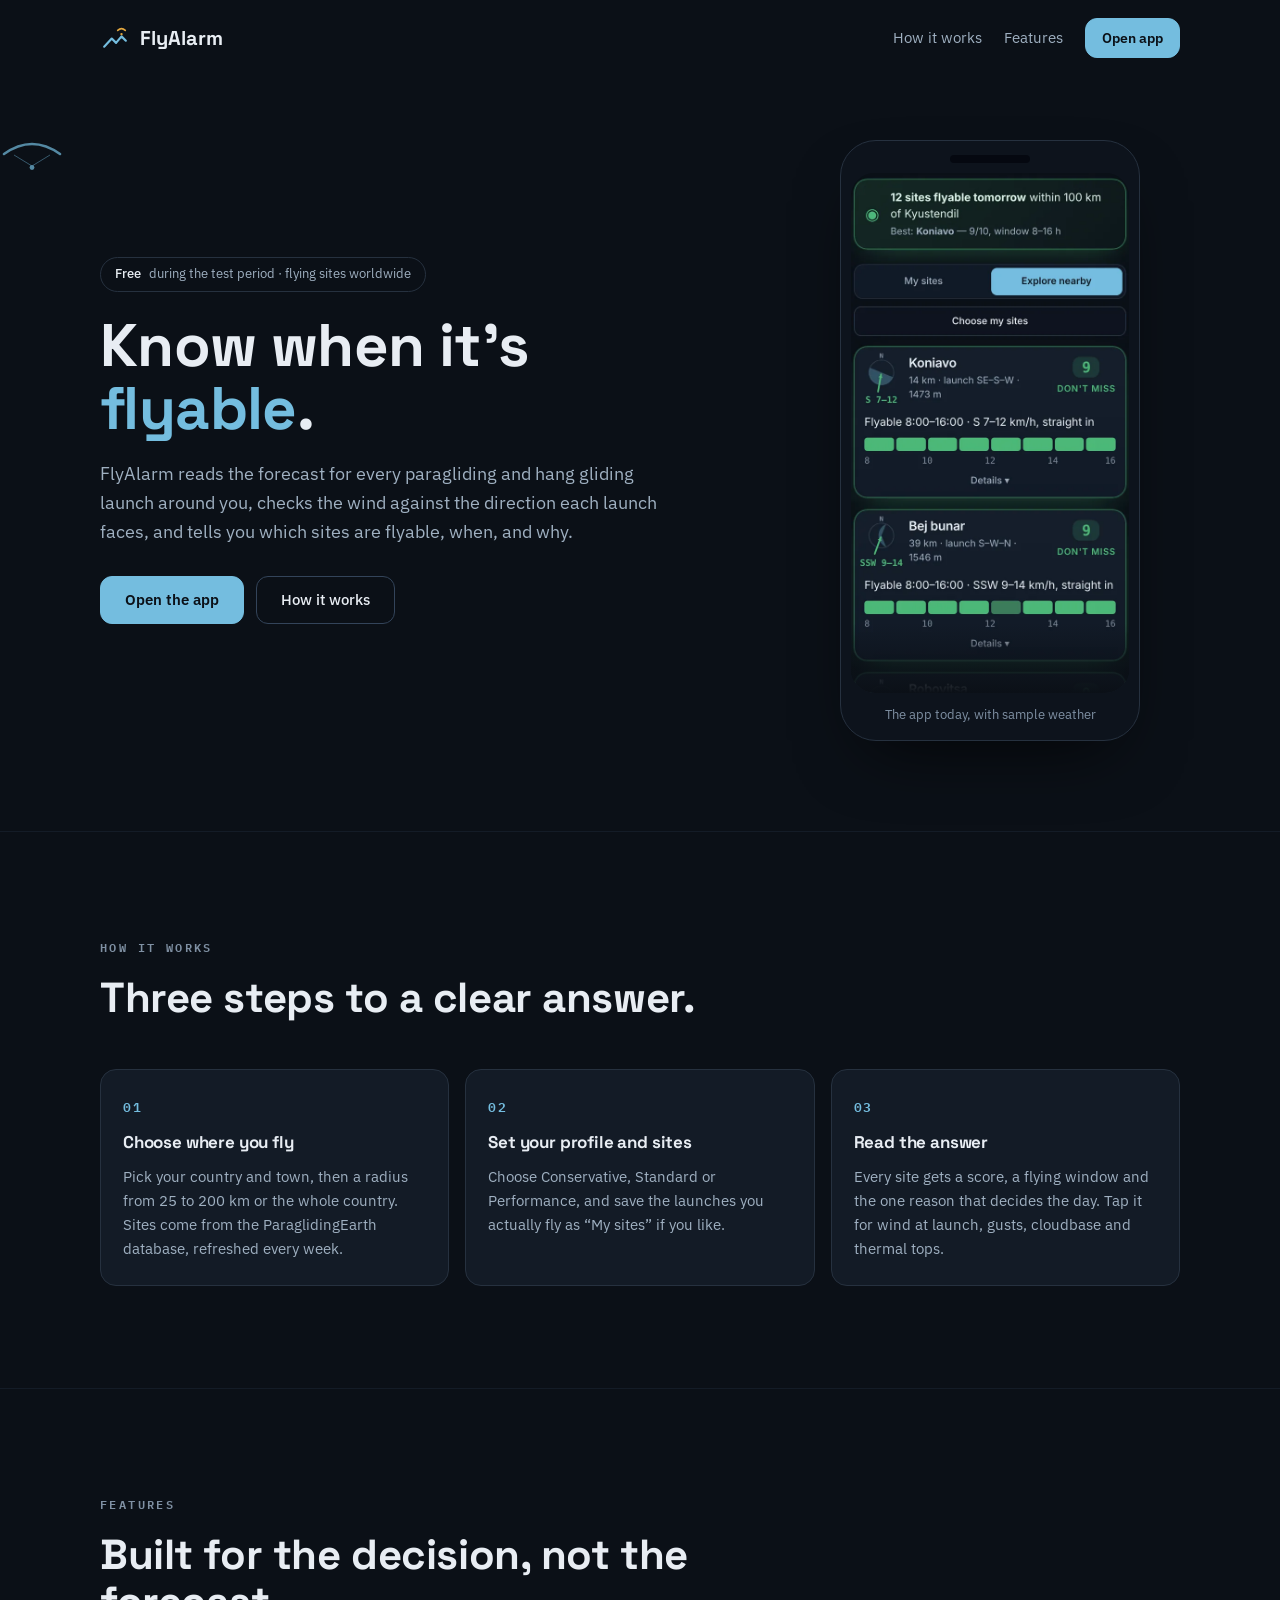
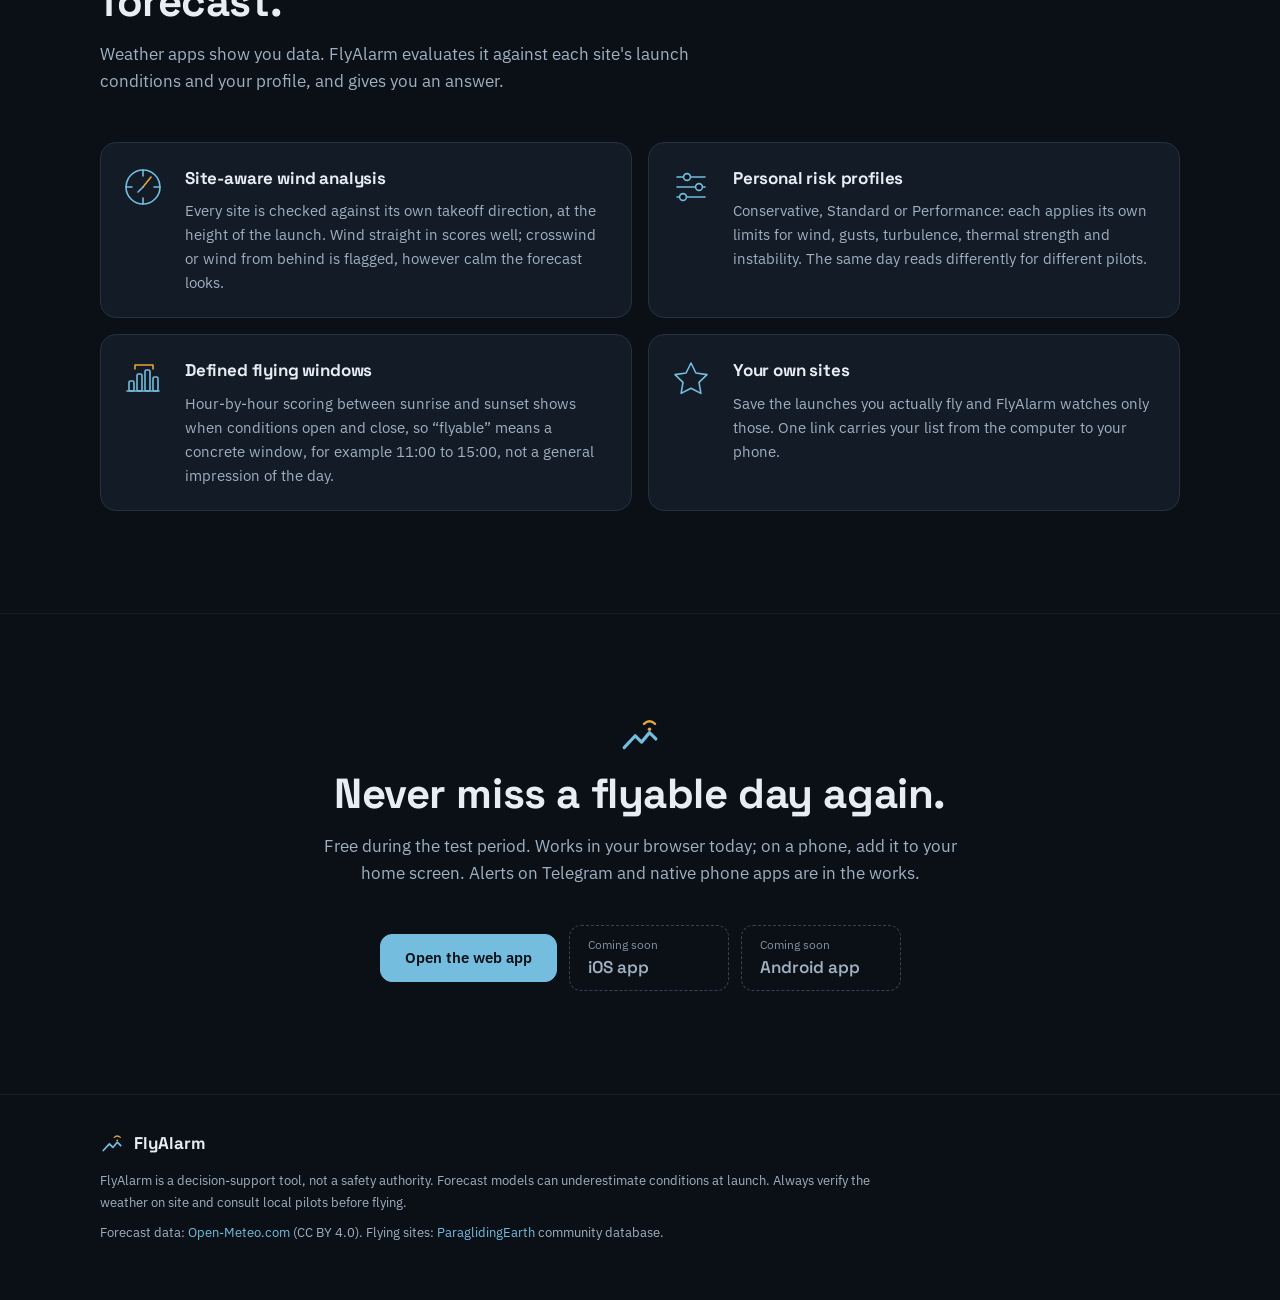
==== commit 8b5195c7: "Design review fixes" ====
--- a/index.html
+++ b/index.html
@@ -3,120 +3,120 @@
 <head>
 <meta charset="utf-8">
 <meta name="viewport" content="width=device-width, initial-scale=1">
-<title>FlyAlarm — never miss a flyable day</title>
-<meta name="description" content="FlyAlarm monitors conditions at every paragliding and hang gliding site around you, and notifies you when a genuine flying window opens.">
+<title>FlyAlarm — know when it's flyable</title>
+<meta name="description" content="FlyAlarm reads the forecast for every paragliding and hang gliding launch around you, checks the wind against each launch, and tells you which sites are flyable, when, and why.">
 <meta name="theme-color" content="#0b1017">
-<link rel="icon" href="data:image/svg+xml,%3Csvg xmlns='http://www.w3.org/2000/svg' viewBox='0 0 48 48'%3E%3Cpath d='M4 40 L18 25 L26 33 L36 21 L44 29' stroke='%2374bddf' stroke-width='4' fill='none' stroke-linecap='round' stroke-linejoin='round'/%3E%3Cpath d='M29 10 Q36 3.5 43 10' stroke='%23e2a63e' stroke-width='3' fill='none' stroke-linecap='round'/%3E%3Ccircle cx='36' cy='16.8' r='2.2' fill='%23e2a63e'/%3E%3C/svg%3E">
+<link rel="icon" href="app/icon.svg" type="image/svg+xml">
+<link rel="apple-touch-icon" href="app/icon-180.png">
 <link rel="preconnect" href="https://fonts.googleapis.com">
 <link rel="preconnect" href="https://fonts.gstatic.com" crossorigin>
-<link href="https://fonts.googleapis.com/css2?family=Space+Grotesk:wght@500;600;700&family=IBM+Plex+Sans:wght@400;500;600&family=IBM+Plex+Mono:wght@400;500;600&display=swap" rel="stylesheet">
+<link href="https://fonts.googleapis.com/css2?family=Space+Grotesk:wght@500;600;700&family=IBM+Plex+Sans:wght@400;500;600&family=IBM+Plex+Mono:wght@500;600&display=swap" rel="stylesheet">
 <style>
 :root{
   --bg:#0b1017; --panel:#131b26; --panel2:#182230; --line:#26313f;
-  --ink:#e8edf3; --muted:#9fb0c1; --faint:#5f7080; --accent:#74bddf; --amber:#e2a63e;
+  --ink:#e8edf3; --muted:#9fb0c1; --faint:#7f90a3; --accent:#74bddf; --amber:#e2a63e;
+  --sans:"IBM Plex Sans",system-ui,-apple-system,"Segoe UI",Roboto,sans-serif;
+  --display:"Space Grotesk",system-ui,-apple-system,"Segoe UI",Roboto,sans-serif;
+  --mono:"IBM Plex Mono",ui-monospace,Menlo,Consolas,monospace;
 }
 *{box-sizing:border-box;margin:0;padding:0}
 html{scroll-behavior:smooth}
-body{background:var(--bg);color:var(--ink);
-  font:16px/1.6 "IBM Plex Sans",system-ui,sans-serif;-webkit-text-size-adjust:100%}
+body{background:var(--bg);color:var(--ink);font:16px/1.6 var(--sans);-webkit-text-size-adjust:100%}
 a{color:var(--accent);text-decoration:none}
 a:hover{color:#9ed3ea}
 img,svg{display:block;max-width:100%}
 .wrap{max-width:1120px;margin:0 auto;padding:0 20px}
-h1,h2,h3{font-family:"Space Grotesk";letter-spacing:-.01em}
-.kicker{font:600 12px "IBM Plex Mono";letter-spacing:.22em;text-transform:uppercase;color:var(--faint)}
+h1,h2,h3{font-family:var(--display);letter-spacing:-.01em}
+.kicker{font:600 12px var(--mono);letter-spacing:.2em;text-transform:uppercase;color:var(--faint)}
 .btn{display:inline-flex;align-items:center;justify-content:center;gap:9px;min-height:46px;
   padding:11px 24px;border-radius:12px;border:1px solid #33445a;color:var(--ink);
   font-weight:500;font-size:15px;transition:border-color .15s,background .15s,color .15s}
 .btn:hover{border-color:var(--accent);color:var(--ink)}
 .btn-primary{background:var(--accent);border-color:var(--accent);color:#0b1017;font-weight:600}
 .btn-primary:hover{background:#8fd0ec;border-color:#8fd0ec;color:#0b1017}
-@keyframes fa-ping{0%{transform:scale(.35);opacity:.9}70%{opacity:0}100%{transform:scale(1);opacity:0}}
-@keyframes fa-glide{0%{left:-90px;top:30%}25%{top:24%}50%{top:33%}75%{top:23%}100%{left:104%;top:29%}}
-@keyframes fa-notif{0%{opacity:0;transform:translateY(16px)}8%,42%{opacity:1;transform:translateY(0)}50%,100%{opacity:0;transform:translateY(-10px)}}
-@keyframes fa-blink{0%,100%{opacity:1}50%{opacity:.25}}
+.btn-sm{min-height:40px;padding:8px 16px;font-size:14px}
+@keyframes fa-glide{0%{left:-90px;top:12%}25%{top:8%}50%{top:14%}75%{top:7%}100%{left:104%;top:11%}}
 @media (prefers-reduced-motion:reduce){*{animation:none!important}}
 
-/* ---------- nav ---------- */
-nav{display:flex;align-items:center;gap:12px;padding:20px 0}
-.mark{display:flex;align-items:center;gap:10px;font-family:"Space Grotesk";font-weight:700;font-size:21px;color:var(--ink)}
-nav .links{margin-left:auto;display:flex;gap:22px;font-size:14.5px}
+/* nav */
+nav{display:flex;align-items:center;gap:22px;padding:18px 0}
+.mark{display:flex;align-items:center;gap:10px;font-family:var(--display);font-weight:700;font-size:20px;color:var(--ink)}
+.mark:hover{color:var(--ink)}
+nav .links{margin-left:auto;display:flex;gap:22px;font-size:15px}
 nav .links a{color:var(--muted)}
 nav .links a:hover{color:var(--ink)}
-
-/* ---------- hero ---------- */
-.hero{position:relative;padding:clamp(28px,6vw,72px) 0 clamp(40px,7vw,90px);overflow:hidden}
-.hero-grid{display:grid;gap:clamp(28px,5vw,64px);grid-template-columns:1fr;align-items:center}
-@media (min-width:900px){.hero-grid{grid-template-columns:1.1fr minmax(300px,420px)}}
-.pill{display:inline-flex;align-items:center;gap:9px;font:500 12.5px "IBM Plex Mono";
-  color:var(--muted);border:1px solid var(--line);border-radius:99px;padding:7px 14px;margin-bottom:22px}
-.dot{width:8px;height:8px;border-radius:50%;background:#4cb877;position:relative}
-.dot::after{content:"";position:absolute;inset:-5px;border-radius:50%;border:2px solid #4cb877;animation:fa-ping 2s infinite}
-h1{font-size:clamp(36px,7.5vw,60px);line-height:1.05;font-weight:700}
+@media (max-width:640px){ nav .links{display:none} nav .btn{margin-left:auto} }
+
+/* hero */
+.hero{position:relative;padding:clamp(24px,5vw,64px) 0 clamp(40px,7vw,90px);overflow:hidden}
+.hero-grid{display:grid;gap:clamp(32px,5vw,64px);grid-template-columns:1fr;align-items:center}
+@media (min-width:900px){.hero-grid{grid-template-columns:1.1fr minmax(300px,380px)}}
+.pill{display:inline-flex;align-items:center;gap:8px;font-size:13px;color:var(--muted);
+  border:1px solid var(--line);border-radius:99px;padding:6px 14px;margin-bottom:22px}
+.pill b{color:var(--ink);font-weight:500}
+h1{font-size:clamp(38px,7.5vw,60px);line-height:1.05;font-weight:700}
 h1 b{color:var(--accent);font-weight:700}
-.hero p.sub{color:var(--muted);font-size:clamp(15.5px,1.4vw,18px);max-width:34em;margin:20px 0 30px}
+.hero p.sub{color:var(--muted);font-size:clamp(16px,1.4vw,18px);max-width:33em;margin:20px 0 30px}
 .cta{display:flex;flex-wrap:wrap;gap:12px}
-.glider{position:absolute;pointer-events:none;animation:fa-glide 16s linear infinite;opacity:.85}
-
-/* phone mock */
-.phone{justify-self:center;width:min(320px,86vw);border:1px solid var(--line);border-radius:34px;
-  background:linear-gradient(180deg,#111823,#0d131c);padding:16px 14px 26px;
-  box-shadow:0 30px 70px -30px rgba(0,0,0,.8)}
-.phone .cam{width:86px;height:9px;border-radius:9px;background:#050810;margin:0 auto 18px}
-.notif{border:1px solid var(--line);background:var(--panel2);border-radius:16px;padding:13px 15px;
-  margin-bottom:12px;animation:fa-notif 9s infinite}
-.notif:nth-child(3){animation-delay:4.5s}
-.notif .app{display:flex;justify-content:space-between;font:500 11px "IBM Plex Mono";color:var(--faint);
-  text-transform:uppercase;letter-spacing:.08em;margin-bottom:5px}
-.notif b{display:block;font-size:15px;margin-bottom:2px}
-.notif span{color:var(--muted);font-size:13px}
-.phone .screenbg{height:150px;border-radius:16px;border:1px dashed var(--line);opacity:.5;
-  background:repeating-linear-gradient(135deg,transparent 0 12px,#141d29 12px 24px)}
-
-/* ---------- sections ---------- */
+.glider{position:absolute;z-index:0;pointer-events:none;animation:fa-glide 18s linear infinite;opacity:.7}
+.hero-grid{position:relative;z-index:1}
+@media (max-width:899px){ .glider{display:none} }
+
+/* phone with the real app */
+.phone{justify-self:center;width:min(300px,82vw);border:1px solid var(--line);border-radius:36px;
+  background:#0d131c;padding:12px 10px 14px;box-shadow:0 30px 70px -30px rgba(0,0,0,.8)}
+.phone .cam{width:80px;height:8px;border-radius:8px;background:#050810;margin:2px auto 10px}
+.screen{height:min(520px,112vw);overflow:hidden;border-radius:24px;background:var(--bg);position:relative}
+.screen img{width:100%;height:auto}
+.screen::after{content:"";position:absolute;left:0;right:0;bottom:0;height:70px;
+  background:linear-gradient(180deg,rgba(11,16,23,0),var(--bg))}
+.phone-cap{margin-top:12px;text-align:center;font-size:13px;color:var(--faint)}
+
+/* sections */
 section{padding:clamp(48px,8vw,104px) 0;border-top:1px solid #141c27}
-.sec-head{max-width:640px;margin-bottom:clamp(28px,4vw,52px)}
+.sec-head{max-width:640px;margin-bottom:clamp(28px,4vw,48px)}
 h2{font-size:clamp(28px,4.6vw,42px);line-height:1.12;margin:14px 0 16px}
 .sec-head p{color:var(--muted);font-size:clamp(15px,1.3vw,17px)}
-.features{display:grid;gap:16px;grid-template-columns:repeat(auto-fit,minmax(min(260px,100%),1fr))}
-.feat{display:grid;grid-template-columns:52px 1fr;gap:16px;background:var(--panel);
+.features{display:grid;gap:16px;grid-template-columns:1fr}
+@media (min-width:720px){ .features{grid-template-columns:1fr 1fr} }
+.feat{display:grid;grid-template-columns:48px 1fr;gap:16px;background:var(--panel);
   border:1px solid var(--line);border-radius:16px;padding:22px 20px}
 .feat svg{width:44px;height:44px;stroke:var(--accent);fill:none;stroke-width:1.6;stroke-linecap:round;stroke-linejoin:round}
-.feat h3{font-size:17.5px;margin-bottom:7px}
-.feat p{color:var(--muted);font-size:14.5px}
+.feat h3{font-size:17px;margin-bottom:7px}
+.feat p{color:var(--muted);font-size:15px}
 .steps{display:grid;gap:16px;grid-template-columns:repeat(auto-fit,minmax(min(240px,100%),1fr))}
 .step{background:var(--panel);border:1px solid var(--line);border-radius:16px;padding:24px 22px}
-.step .num{font:600 13px "IBM Plex Mono";color:var(--accent);letter-spacing:.15em}
-.step h3{font-size:18px;margin:10px 0 8px}
-.step p{color:var(--muted);font-size:14.5px}
-
-/* ---------- get ---------- */
+.step .num{font:600 13px var(--mono);color:var(--accent);letter-spacing:.12em}
+.step h3{font-size:17px;margin:10px 0 8px}
+.step p{color:var(--muted);font-size:15px}
+
+/* get */
 #get{text-align:center}
 #get .sec-head{margin:0 auto clamp(24px,3vw,40px)}
-.stores{display:flex;flex-wrap:wrap;gap:12px;justify-content:center}
-.store{display:flex;flex-direction:column;align-items:flex-start;min-width:170px;text-align:left;
-  border:1px solid #33445a;border-radius:12px;padding:10px 20px;color:var(--ink);cursor:not-allowed;opacity:.85}
-.store small{font-size:11px;color:var(--faint)}
-.store b{font-family:"Space Grotesk";font-size:18px}
-.store:hover{border-color:var(--line);color:var(--ink)}
-
-footer{border-top:1px solid #141c27;padding:34px 0 56px;color:var(--faint);font-size:13px;line-height:1.7}
+.stores{display:flex;flex-wrap:wrap;gap:12px;justify-content:center;align-items:center}
+.store{display:flex;flex-direction:column;align-items:flex-start;min-width:160px;text-align:left;
+  border:1px dashed #33445a;border-radius:12px;padding:9px 18px;color:var(--muted);cursor:default}
+.store small{font-size:12px;color:var(--faint)}
+.store b{font-family:var(--display);font-size:17px;font-weight:600}
+
+footer{border-top:1px solid #141c27;padding:34px 0 56px;color:var(--muted);font-size:13px;line-height:1.7}
 footer .mark{font-size:17px;margin-bottom:12px}
-footer p{max-width:56em}
+footer p{max-width:60em}
+footer p + p{margin-top:8px}
 </style>
 </head>
 <body>
 <div class="wrap">
   <nav>
-    <span class="mark">
+    <a class="mark" href="./">
       <svg width="30" height="26" viewBox="0 0 48 48" aria-hidden="true"><path d="M4 40 L18 25 L26 33 L36 21 L44 29" stroke="#74bddf" stroke-width="4" fill="none" stroke-linecap="round" stroke-linejoin="round"/><path d="M29 10 Q36 3.5 43 10" stroke="#e2a63e" stroke-width="3" fill="none" stroke-linecap="round"/><circle cx="36" cy="16.8" r="2.2" fill="#e2a63e"/></svg>
       FlyAlarm
-    </span>
+    </a>
     <div class="links">
+      <a href="#how">How it works</a>
       <a href="#features">Features</a>
-      <a href="#how">How it works</a>
-      <a href="#get">Get started</a>
-    </div>
+    </div>
+    <a class="btn btn-primary btn-sm" href="app/">Open app</a>
   </nav>
 </div>
 
@@ -124,76 +124,73 @@
   <svg class="glider" width="64" height="30" viewBox="0 0 64 30" aria-hidden="true"><path d="M4 14 Q32 -6 60 14" stroke="#74bddf" stroke-width="2.5" fill="none" stroke-linecap="round"/><path d="M14 15 L32 26 L50 15" stroke="#74bddf" stroke-width="1" fill="none" opacity=".6"/><circle cx="32" cy="27.5" r="2.4" fill="#74bddf"/></svg>
   <div class="wrap hero-grid">
     <div>
-      <span class="pill"><span class="dot"></span>Monitoring live — 3-day outlook, updated hourly</span>
+      <span class="pill"><b>Free</b> during the test period · flying sites worldwide</span>
       <h1>Know when it's <b>flyable</b>.</h1>
-      <p class="sub">FlyAlarm monitors conditions at every paragliding and hang gliding site around you, and notifies you when a genuine flying window opens.</p>
+      <p class="sub">FlyAlarm reads the forecast for every paragliding and hang gliding launch around you, checks the wind against the direction each launch faces, and tells you which sites are flyable, when, and why.</p>
       <div class="cta">
-        <a class="btn btn-primary" href="#get">Start monitoring</a>
+        <a class="btn btn-primary" href="app/">Open the app</a>
         <a class="btn" href="#how">How it works</a>
       </div>
     </div>
-    <div class="phone" aria-hidden="true">
-      <div class="cam"></div>
-      <div class="notif">
-        <div class="app"><span>FlyAlarm</span><span>now</span></div>
-        <b>Sopot — flyable tomorrow</b>
-        <span>Score 8/10 · window 11:00–17:00</span>
-      </div>
-      <div class="notif">
-        <div class="app"><span>FlyAlarm</span><span>07:10</span></div>
-        <b>3 sites flyable today</b>
-        <span>Best conditions: Konyavo, 7/10</span>
-      </div>
-      <div class="screenbg"></div>
-    </div>
+    <figure class="phone">
+      <div class="cam" aria-hidden="true"></div>
+      <div class="screen">
+        <picture>
+          <source srcset="assets/app-preview.webp" type="image/webp">
+          <img src="assets/app-preview.jpg" width="600" height="1416" loading="eager"
+            alt="FlyAlarm on a phone: 12 sites flyable tomorrow near Kyustendil, with site cards showing score, flying window and wind against the launch">
+        </picture>
+      </div>
+      <figcaption class="phone-cap">The app today, with sample weather</figcaption>
+    </figure>
   </div>
 </header>
+
+<section id="how">
+  <div class="wrap">
+    <div class="sec-head">
+      <span class="kicker">How it works</span>
+      <h2>Three steps to a clear answer.</h2>
+    </div>
+    <div class="steps">
+      <div class="step"><span class="num">01</span><h3>Choose where you fly</h3>
+        <p>Pick your country and town, then a radius from 25 to 200 km or the whole country. Sites come from the ParaglidingEarth database, refreshed every week.</p></div>
+      <div class="step"><span class="num">02</span><h3>Set your profile and sites</h3>
+        <p>Choose Conservative, Standard or Performance, and save the launches you actually fly as “My sites” if you like.</p></div>
+      <div class="step"><span class="num">03</span><h3>Read the answer</h3>
+        <p>Every site gets a score, a flying window and the one reason that decides the day. Tap it for wind at launch, gusts, cloudbase and thermal tops.</p></div>
+    </div>
+  </div>
+</section>
 
 <section id="features">
   <div class="wrap">
     <div class="sec-head">
       <span class="kicker">Features</span>
       <h2>Built for the decision, not the forecast.</h2>
-      <p>Weather apps show you data. FlyAlarm evaluates it against each site's launch conditions and your personal limits — and gives you an answer.</p>
+      <p>Weather apps show you data. FlyAlarm evaluates it against each site's launch conditions and your profile, and gives you an answer.</p>
     </div>
     <div class="features">
       <div class="feat">
-        <svg viewBox="0 0 44 44"><circle cx="22" cy="22" r="17"/><path d="M22 5v6M22 33v6M5 22h6M33 22h6"/><path d="M22 22 L30 12" stroke="#e2a63e"/><path d="M17 27 L22 22" /></svg>
+        <svg viewBox="0 0 44 44" aria-hidden="true"><circle cx="22" cy="22" r="17"/><path d="M22 5v6M22 33v6M5 22h6M33 22h6"/><path d="M22 22 L30 12" stroke="#e2a63e"/><path d="M17 27 L22 22"/></svg>
         <div><h3>Site-aware wind analysis</h3>
-        <p>Every site is evaluated against its own takeoff sector. Wind aligned with launch scores well; crosswind or out-of-sector conditions are flagged, regardless of how calm the forecast looks.</p></div>
-      </div>
-      <div class="feat">
-        <svg viewBox="0 0 44 44"><path d="M8 12h28M8 22h28M8 32h28"/><circle cx="18" cy="12" r="3.4" fill="#0b1017"/><circle cx="30" cy="22" r="3.4" fill="#0b1017"/><circle cx="14" cy="32" r="3.4" fill="#0b1017"/></svg>
+        <p>Every site is checked against its own takeoff direction, at the height of the launch. Wind straight in scores well; crosswind or wind from behind is flagged, however calm the forecast looks.</p></div>
+      </div>
+      <div class="feat">
+        <svg viewBox="0 0 44 44" aria-hidden="true"><path d="M8 12h28M8 22h28M8 32h28"/><circle cx="18" cy="12" r="3.4" fill="#0b1017"/><circle cx="30" cy="22" r="3.4" fill="#0b1017"/><circle cx="14" cy="32" r="3.4" fill="#0b1017"/></svg>
         <div><h3>Personal risk profiles</h3>
-        <p>Conservative, Standard or Performance — each profile applies its own thresholds for wind speed, gusts, gust differential, thermal strength and instability. The same day reads differently for different pilots.</p></div>
-      </div>
-      <div class="feat">
-        <svg viewBox="0 0 44 44"><path d="M6 34h32"/><rect x="8" y="24" width="5" height="10" rx="1.4"/><rect x="16" y="17" width="5" height="17" rx="1.4"/><rect x="24" y="13" width="5" height="21" rx="1.4"/><rect x="32" y="20" width="5" height="14" rx="1.4"/><path d="M14 8h18M14 8v4M32 8v4" stroke="#e2a63e"/></svg>
+        <p>Conservative, Standard or Performance: each applies its own limits for wind, gusts, turbulence, thermal strength and instability. The same day reads differently for different pilots.</p></div>
+      </div>
+      <div class="feat">
+        <svg viewBox="0 0 44 44" aria-hidden="true"><path d="M6 34h32"/><rect x="8" y="24" width="5" height="10" rx="1.4"/><rect x="16" y="17" width="5" height="17" rx="1.4"/><rect x="24" y="13" width="5" height="21" rx="1.4"/><rect x="32" y="20" width="5" height="14" rx="1.4"/><path d="M14 8h18M14 8v4M32 8v4" stroke="#e2a63e"/></svg>
         <div><h3>Defined flying windows</h3>
-        <p>Hour-by-hour scoring identifies when conditions open and close, so a notification means a concrete window — for example 11:00 to 17:00 — not a general impression of the day.</p></div>
-      </div>
-      <div class="feat">
-        <svg viewBox="0 0 44 44"><path d="M22 7a9 9 0 0 1 9 9c0 7 3 9 3 9H10s3-2 3-9a9 9 0 0 1 9-9Z"/><path d="M18.5 30a3.6 3.6 0 0 0 7 0"/><circle cx="31" cy="10" r="3.6" fill="#e2a63e" stroke="none"/></svg>
-        <div><h3>Notifications with restraint</h3>
-        <p>FlyAlarm stays silent below your quality threshold. When it does notify you, it includes the site, the score and the window — everything needed to decide whether to go.</p></div>
-      </div>
-    </div>
-  </div>
-</section>
-
-<section id="how">
-  <div class="wrap">
-    <div class="sec-head">
-      <span class="kicker">How it works</span>
-      <h2>Three steps, then it runs on its own.</h2>
-    </div>
-    <div class="steps">
-      <div class="step"><span class="num">01</span><h3>Choose your location</h3>
-        <p>Set a home point and a search radius from 25 to 200 km. FlyAlarm identifies every registered flying site within range.</p></div>
-      <div class="step"><span class="num">02</span><h3>Set your profile</h3>
-        <p>Select the risk profile that matches your experience and wing. All scoring thresholds adjust accordingly.</p></div>
-      <div class="step"><span class="num">03</span><h3>Receive your alerts</h3>
-        <p>Conditions are re-evaluated hourly across a 3-day outlook. When a site clears your threshold, you're notified with the details.</p></div>
+        <p>Hour-by-hour scoring between sunrise and sunset shows when conditions open and close, so “flyable” means a concrete window, for example 11:00 to 15:00, not a general impression of the day.</p></div>
+      </div>
+      <div class="feat">
+        <svg viewBox="0 0 44 44" aria-hidden="true"><path d="M22 6l4.9 10 11.1 1.6-8 7.8 1.9 11L22 31.2l-9.9 5.2 1.9-11-8-7.8 11.1-1.6z"/></svg>
+        <div><h3>Your own sites</h3>
+        <p>Save the launches you actually fly and FlyAlarm watches only those. One link carries your list from the computer to your phone.</p></div>
+      </div>
     </div>
   </div>
 </section>
@@ -203,23 +200,24 @@
     <div class="sec-head">
       <svg width="44" height="38" viewBox="0 0 48 48" style="margin:0 auto 16px" aria-hidden="true"><path d="M4 40 L18 25 L26 33 L36 21 L44 29" stroke="#74bddf" stroke-width="4" fill="none" stroke-linecap="round" stroke-linejoin="round"/><path d="M29 10 Q36 3.5 43 10" stroke="#e2a63e" stroke-width="3" fill="none" stroke-linecap="round"/><circle cx="36" cy="16.8" r="2.2" fill="#e2a63e"/></svg>
       <h2>Never miss a flyable day again.</h2>
-      <p>Free during the test period. Currently covering Bulgaria, with more regions to follow.</p>
+      <p>Free during the test period. Works in your browser today; on a phone, add it to your home screen. Alerts on Telegram and native phone apps are in the works.</p>
     </div>
     <div class="stores">
-      <a class="store" href="#" title="Coming soon" aria-disabled="true" onclick="return false"><small>Download for</small><b>iOS</b></a>
-      <a class="store" href="#" title="Coming soon" aria-disabled="true" onclick="return false"><small>Download for</small><b>Android</b></a>
       <a class="btn btn-primary" href="app/">Open the web app</a>
+      <span class="store" aria-disabled="true"><small>Coming soon</small><b>iOS app</b></span>
+      <span class="store" aria-disabled="true"><small>Coming soon</small><b>Android app</b></span>
     </div>
   </div>
 </section>
 
 <footer>
   <div class="wrap">
-    <span class="mark">
+    <a class="mark" href="./">
       <svg width="24" height="21" viewBox="0 0 48 48" aria-hidden="true"><path d="M4 40 L18 25 L26 33 L36 21 L44 29" stroke="#74bddf" stroke-width="4" fill="none" stroke-linecap="round" stroke-linejoin="round"/><path d="M29 10 Q36 3.5 43 10" stroke="#e2a63e" stroke-width="3" fill="none" stroke-linecap="round"/><circle cx="36" cy="16.8" r="2.2" fill="#e2a63e"/></svg>
       FlyAlarm
-    </span>
+    </a>
     <p>FlyAlarm is a decision-support tool, not a safety authority. Forecast models can underestimate conditions at launch. Always verify the weather on site and consult local pilots before flying.</p>
+    <p>Forecast data: <a href="https://open-meteo.com/" target="_blank" rel="noopener">Open-Meteo.com</a> (CC BY 4.0). Flying sites: <a href="https://www.paraglidingearth.com/" target="_blank" rel="noopener">ParaglidingEarth</a> community database.</p>
   </div>
 </footer>
 </body>
